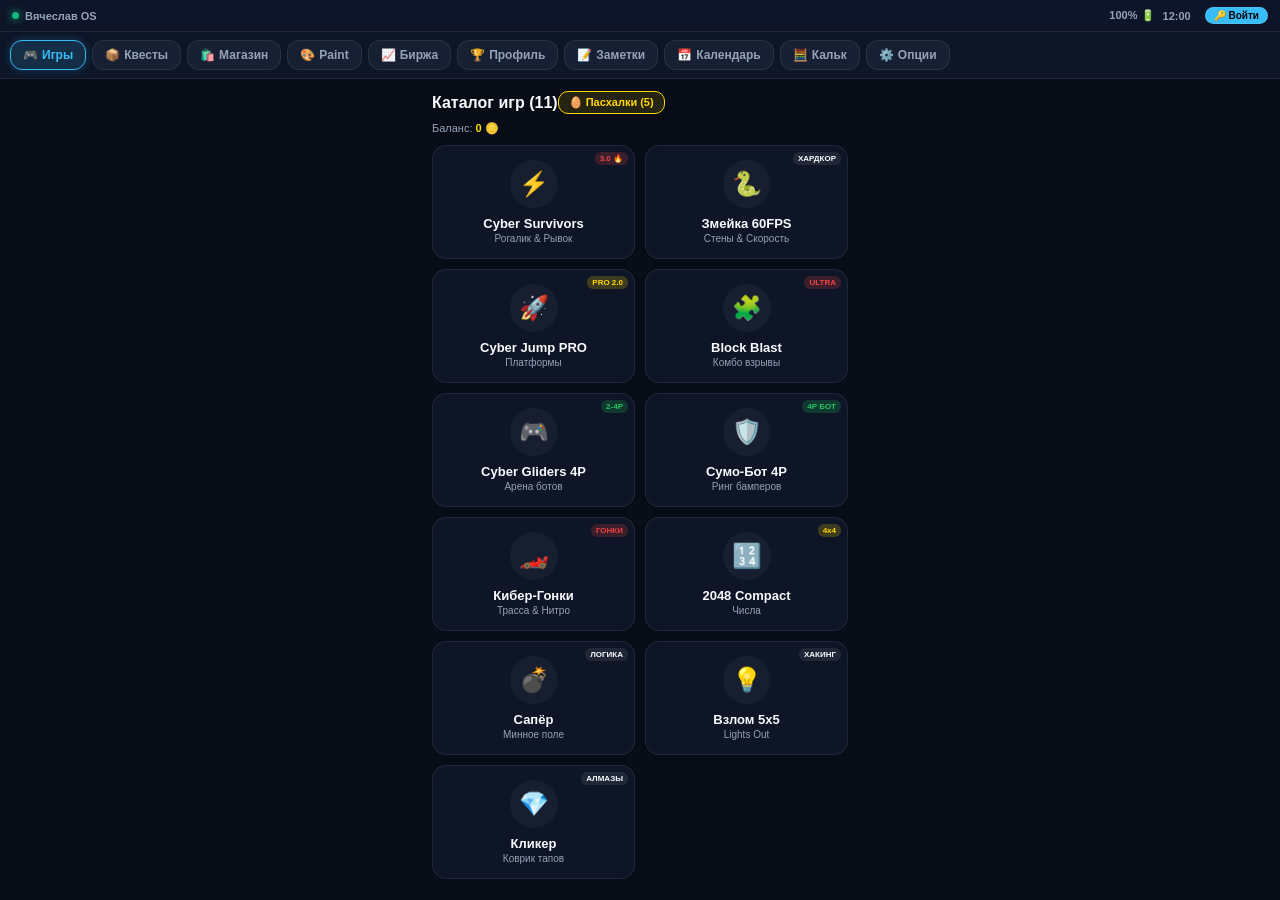
==== projects/vyacheslav-os/index.html @ 042f3788 "Initial portfolio setup with Vyacheslav OS" ====
<!DOCTYPE html>
<html lang="ru">
<head>
    <!-- СИСТЕМА ОТЛАДКИ (ERUDA DEVTOOLS + HUD ОШИБОК) -->
    <script src="https://cdn.jsdelivr.net/npm/eruda"></script>
    <script>
        try {
            if (window.eruda) {
                eruda.init();
            }
        } catch (e) {
            console.warn("Eruda CDN недоступен:", e);
        }

        // Перехват любых JS ошибок прямо на экран
        window.onerror = function(msg, url, lineNo, columnNo, error) {
            console.error("[GLOBAL ERROR]", msg, url, lineNo, error);
            var b = document.getElementById('os-debug-error-hud');
                b = document.createElement('div');
                b.id = 'os-debug-error-hud';
                b.style.cssText = 'position:fixed;top:0;left:0;right:0;z-index:9999999;background:#991b1b;color:#fff;padding:8px 12px;font-family:monospace;font-size:11px;line-height:1.4;box-shadow:0 4px 16px rgba(0,0,0,0.8);border-bottom:2px solid #ef4444;';
                document.body.prepend(b);
            }
            var file = (url || '').split('/').pop() || 'inline';
            b.innerHTML = '<div style="display:flex;justify-content:space-between;align-items:flex-start;">' +
                '<div><b style="color:#fecaca;">🚨 ОШИБКА JS:</b> ' + msg + '<br>' +
                '<span style="color:#ffd700;">Файл: ' + file + ' | Строка: ' + lineNo + ':' + (columnNo || 0) + '</span></div>' +
                '<button onclick="this.parentElement.parentElement.remove()" style="background:#000;color:#fff;border:1px solid #ef4444;border-radius:4px;padding:2px 8px;font-size:10px;cursor:pointer;">✕</button>' +
                '</div>';
            return false;
        };

        window.onunhandledrejection = function(event) {
            console.error("[PROMISE REJECTION]", event.reason);
            var b = document.getElementById('os-debug-error-hud');
                b = document.createElement('div');
                b.id = 'os-debug-error-hud';
                b.style.cssText = 'position:fixed;top:0;left:0;right:0;z-index:9999999;background:#991b1b;color:#fff;padding:8px 12px;font-family:monospace;font-size:11px;line-height:1.4;box-shadow:0 4px 16px rgba(0,0,0,0.8);border-bottom:2px solid #ef4444;';
                document.body.prepend(b);
            }
            var msg = (event.reason && event.reason.message) ? event.reason.message : String(event.reason);
            b.innerHTML = '<div style="display:flex;justify-content:space-between;align-items:flex-start;">' +
                '<div><b style="color:#fecaca;">⚠️ АСИНХРОННЫЙ СБОЙ:</b> ' + msg + '</div>' +
                '<button onclick="this.parentElement.parentElement.remove()" style="background:#000;color:#fff;border:1px solid #ef4444;border-radius:4px;padding:2px 8px;font-size:10px;cursor:pointer;">✕</button>' +
                '</div>';
        };
    </script>
    <meta charset="UTF-8">
    <meta name="viewport" content="width=device-width, initial-scale=1.0, maximum-scale=1.0, user-scalable=no, viewport-fit=cover">
    <title>Вячеслав OS</title>
    <link rel="manifest" href="manifest.json">
    <meta name="theme-color" content="#070c16">
    <link rel="stylesheet" href="css/styles.css">
</head>
<body onclick="ensureAudioReady()">

    <!-- ЗАГРУЗКА -->
    <div id="os-boot-screen" onclick="this.classList.add('fade-out')">
        <div class="boot-pulse-ring"></div>
        <div class="boot-logo">ВЯЧЕСЛАВ OS</div>
        <div class="boot-sub">Квантовое ядро 2026 // PRO</div>
    </div>
    <script>
        setTimeout(() => {
            const bs = document.getElementById('os-boot-screen');
            if (bs) bs.classList.add('fade-out');
        }, 700);
    </script>

    <canvas id="live-bg-canvas"></canvas>
    <canvas id="special-fx-canvas" style="position:fixed; inset:0; width:100%; height:100%; pointer-events:none; z-index:99995; display:none;"></canvas>
    <div id="toast-container"></div>

    <div id="fx-active-hud-pill" onclick="stopAllSpecialAnimations()">
        <span id="fx-active-hud-txt">🌀 Эффект активен [Стоп ⏹]</span>
    </div>

    <!-- СТАТУС-БАР -->
    <div class="os-system-bar">
        <div class="os-sys-badge">
            <div class="os-pulse-dot"></div>
            <span>Вячеслав OS</span>
        </div>
        <div class="os-sys-badge" style="gap:8px;">
            <span id="os-live-battery">100% 🔋</span>
            <span id="os-live-clock" style="cursor:pointer;" onclick="handleClockEggClick()">12:00</span>
            <div id="os-auth-user-badge" style="display:flex; align-items:center; gap:6px; margin-left:6px;"></div>
        </div>
    </div>

    <!-- НАВИГАЦИЯ -->
    <header id="main-header">
        <button class="nav-btn active" id="btn-hub" onclick="showTab('hub', this)"><span>🎮</span> Игры</button>
        <button class="nav-btn" id="btn-cases" onclick="showTab('cases', this)"><span>📦</span> Квесты</button>
        <button class="nav-btn" id="btn-shop" onclick="showTab('shop', this)"><span>🛍️</span> Магазин</button>
        <button class="nav-btn" id="btn-paint" onclick="showTab('paint', this)"><span>🎨</span> Paint</button>
        <button class="nav-btn" id="btn-market" onclick="showTab('market', this)"><span>📈</span> Биржа</button>
        <button class="nav-btn" id="btn-profile" onclick="showTab('profile', this)"><span>🏆</span> Профиль</button>
        <button class="nav-btn" id="btn-notes" onclick="showTab('notes', this)"><span>📝</span> Заметки</button>
        <button class="nav-btn" id="btn-calendar" onclick="showTab('calendar', this)"><span>📅</span> Календарь</button>
        <button class="nav-btn" id="btn-calc" onclick="showTab('calc', this)"><span>🧮</span> Кальк</button>
        <button class="nav-btn" id="btn-settings" onclick="showTab('settings', this)"><span>⚙️</span> Опции</button>
        <button class="nav-btn" id="btn-admin" style="display:none;" onclick="showTab('admin', this)"><span>⚡</span> Админ</button>
        <button class="nav-btn egg-tab" id="btn-eggs" onclick="showTab('eggs', this)"><span>🥚</span> Пасхалки</button>
    </header>

    <!-- 1. ИГРЫ (11 ИГР) -->
    <div id="tab-hub" class="screen active">
        <div style="display:flex; justify-content:space-between; align-items:center; margin-bottom:10px;">
            <div>
                <div style="display:flex; justify-content:space-between; align-items:center; width:100%; margin-bottom:8px;">
                <div style="font-size:16px; font-weight:800;">Каталог игр (11)</div>
                <button class="p-btn" style="border:1px solid #ffd700; color:#ffd700; font-size:11px; padding:4px 10px; font-weight:900; background:rgba(255,215,0,0.12);" onclick="showTab('eggs')">🥚 Пасхалки (5)</button>
            </div>
                <div style="font-size:11px; color:var(--text-dim);">Баланс: <b id="hub-coins-val" style="color:var(--accent-warm);">0</b> 🪙</div>
            </div>
        </div>
        <div class="games-grid">
            <div class="game-card" onclick="openGame('survivors')"><span class="game-card-badge hot">3.0 🔥</span><div class="game-card-icon-wrap" style="color:var(--accent);">⚡</div><div><div class="game-card-title">Cyber Survivors</div><div class="game-card-desc">Рогалик & Рывок</div></div></div>
            <div class="game-card" onclick="openGame('snake')"><span class="game-card-badge">ХАРДКОР</span><div class="game-card-icon-wrap" style="color:#22c55e;">🐍</div><div><div class="game-card-title">Змейка 60FPS</div><div class="game-card-desc">Стены & Скорость</div></div></div>
            <div class="game-card" onclick="openGame('jump')"><span class="game-card-badge gold">PRO 2.0</span><div class="game-card-icon-wrap" style="color:#ffd700;">🚀</div><div><div class="game-card-title">Cyber Jump PRO</div><div class="game-card-desc">Платформы</div></div></div>
            <div class="game-card" onclick="openGame('blockblast')"><span class="game-card-badge hot">ULTRA</span><div class="game-card-icon-wrap" style="color:#34d399;">🧩</div><div><div class="game-card-title">Block Blast</div><div class="game-card-desc">Комбо взрывы</div></div></div>
            <div class="game-card" onclick="openGame('party4p')"><span class="game-card-badge pvp">2-4P</span><div class="game-card-icon-wrap" style="color:#22c55e;">🎮</div><div><div class="game-card-title">Cyber Gliders 4P</div><div class="game-card-desc">Арена ботов</div></div></div>
            <div class="game-card" onclick="openGame('sumo4p')"><span class="game-card-badge pvp">4P БОТ</span><div class="game-card-icon-wrap" style="color:#ef4444;">🛡️</div><div><div class="game-card-title">Сумо-Бот 4P</div><div class="game-card-desc">Ринг бамперов</div></div></div>
            <div class="game-card" onclick="openGame('racer')"><span class="game-card-badge hot">ГОНКИ</span><div class="game-card-icon-wrap" style="color:#38bdf8;">🏎️</div><div><div class="game-card-title">Кибер-Гонки</div><div class="game-card-desc">Трасса & Нитро</div></div></div>
            <div class="game-card" onclick="openGame('game2048')"><span class="game-card-badge gold">4x4</span><div class="game-card-icon-wrap" style="color:#6366f1;">🔢</div><div><div class="game-card-title">2048 Compact</div><div class="game-card-desc">Числа</div></div></div>
            <div class="game-card" onclick="openGame('minesweeper')"><span class="game-card-badge">ЛОГИКА</span><div class="game-card-icon-wrap" style="color:#ea580c;">💣</div><div><div class="game-card-title">Сапёр</div><div class="game-card-desc">Минное поле</div></div></div>
            <div class="game-card" onclick="openGame('lights')"><span class="game-card-badge">ХАКИНГ</span><div class="game-card-icon-wrap" style="color:#f59e0b;">💡</div><div><div class="game-card-title">Взлом 5x5</div><div class="game-card-desc">Lights Out</div></div></div>
            <div class="game-card" onclick="openGame('clicker')"><span class="game-card-badge">АЛМАЗЫ</span><div class="game-card-icon-wrap" style="color:#38bdf8;">💎</div><div><div class="game-card-title">Кликер</div><div class="game-card-desc">Коврик тапов</div></div></div>
        </div>
    </div>

    <!-- 2. КЕЙСЫ -->
    <div id="tab-cases" class="screen">
        <div style="display:flex; justify-content:space-between; align-items:center; margin-bottom:8px;">
            <b style="font-size:16px; color:#ffd700;">Кейсы & Квесты</b>
            <span style="font-size:13px; font-weight:800; color:var(--accent-warm);">🪙 <span id="cases-coins-val">0</span></span>
        </div>
        <div class="glass-card" style="border-color:rgba(245,158,11,0.35);">
            <div style="display:flex; justify-content:space-between; align-items:center;">
                <b style="font-size:12px; color:var(--accent-warm);">🔥 7-Дневный Стрик</b>
                <button class="p-btn" style="padding:4px 12px; font-size:11px; background:var(--accent-warm); color:#000; font-weight:800;" onclick="claimStreakDay()">Забрать награду</button>
            </div>
            <div class="streak-container" id="streak-days-wrap"></div>
        </div>
        <div class="glass-card">
            <span style="font-size:13px; font-weight:700; color:var(--accent);">🎯 Ежедневные Задания</span>
            <div style="display:flex; flex-direction:column; gap:6px; margin-top:6px;" id="quests-list-wrap"></div>
        </div>
        <div class="glass-card">
            <span style="font-size:13px; font-weight:700; color:#ffd700;">📦 Рулетка Кейсов</span>
            <div class="case-card-grid" id="cases-catalog-grid"></div>
        </div>
    </div>

    <!-- 3. МАГАЗИН -->
    <div id="tab-shop" class="screen">
        <b style="font-size:16px;">Магазин OS</b>
        <div class="shop-grid" id="shop-dynamic-grid" style="margin-top:8px;"></div>
    </div>

    <!-- 4. PAINT (ПОЛНЫЙ БЛОК ИНСТРУМЕНТОВ) -->
    <div id="tab-paint" class="screen">
        <div style="display:flex; justify-content:space-between; align-items:center; margin-bottom:8px;">
            <b style="font-size:16px;">Pixel Paint Studio</b>
            <div style="display:flex; gap:5px; align-items:center;">
                <input type="file" id="paint-photo-input" accept="image/*" style="display:none;">
                <label for="paint-photo-input" class="p-btn" style="padding:4px 8px; font-size:11px; cursor:pointer;">📷 Фото 1 к 1</label>
                <button class="p-btn" style="padding:4px 8px; font-size:11px;" onclick="exportPixelArt()">💾 PNG</button>
                <button class="p-btn" style="padding:4px 8px; font-size:11px; color:var(--danger);" onclick="clearPixelPaint()">Стереть</button>
            </div>
        </div>

        <div style="display:flex; flex-wrap:wrap; gap:5px; margin-bottom:6px; justify-content:center; align-items:center;">
            <input type="color" id="paint-color" value="#38bdf8" style="width:34px; height:28px; border:none; background:transparent; cursor:pointer;" onchange="selectPalette(this.value)">
            <button class="p-btn tool-btn active" id="tool-brush" style="padding:4px 8px; font-size:11px;" onclick="setPaintTool('brush')">🖌️ Кисть</button>
            <button class="p-btn tool-btn" id="tool-eraser" style="padding:4px 8px; font-size:11px;" onclick="setPaintTool('eraser')">🧹 Ластик</button>
            <button class="p-btn tool-btn" id="tool-bucket" style="padding:4px 8px; font-size:11px;" onclick="setPaintTool('bucket')">🪣 Заливка</button>
            <button class="p-btn tool-btn" id="tool-picker" style="padding:4px 8px; font-size:11px;" onclick="setPaintTool('picker')">💧 Пипетка</button>
            <button class="p-btn" style="padding:4px 8px; font-size:11px;" onclick="toggleGridSize()"><span id="paint-res-txt">64x64</span></button>
        </div>

        <div style="display:flex; gap:6px; justify-content:center; margin-bottom:8px;">
            <div class="palette-btn" style="background:#38bdf8; width:22px; height:22px; border-radius:50%; cursor:pointer;" onclick="selectPalette('#38bdf8')"></div>
            <div class="palette-btn" style="background:#10b981; width:22px; height:22px; border-radius:50%; cursor:pointer;" onclick="selectPalette('#10b981')"></div>
            <div class="palette-btn" style="background:#ef4444; width:22px; height:22px; border-radius:50%; cursor:pointer;" onclick="selectPalette('#ef4444')"></div>
            <div class="palette-btn" style="background:#ffd700; width:22px; height:22px; border-radius:50%; cursor:pointer;" onclick="selectPalette('#ffd700')"></div>
            <div class="palette-btn" style="background:#c084fc; width:22px; height:22px; border-radius:50%; cursor:pointer;" onclick="selectPalette('#c084fc')"></div>
            <div class="palette-btn" style="background:#ffffff; width:22px; height:22px; border-radius:50%; cursor:pointer;" onclick="selectPalette('#ffffff')"></div>
            <div class="palette-btn" style="background:#000000; width:22px; height:22px; border-radius:50%; cursor:pointer; border:1px solid #444;" onclick="selectPalette('#000000')"></div>
        </div>

        <div class="paint-board" id="paint-canvas-grid"></div>
    </div>

    <!-- 5. БИРЖА -->
    <div id="tab-market" class="screen">
        <div style="display:flex; justify-content:space-between; align-items:center; margin-bottom:8px;">
            <b style="font-size:16px;">📈 Фондовая & Крипто Биржа</b>
            <button class="p-btn" style="background:var(--accent); color:#000; font-weight:800; font-size:11px; padding:4px 10px;" onclick="toggleMarketProMode(true)">🖥️ Терминал PRO</button>
        </div>

        <div style="display:flex; gap:4px; margin-bottom:6px; overflow-x:auto; padding-bottom:2px;">
            <button class="p-btn m-sector-btn active" id="msec-all" style="flex:1; padding:4px 6px; font-size:10px;" onclick="filterMarketSector('all')">Все</button>
            <button class="p-btn m-sector-btn" id="msec-banks" style="flex:1; padding:4px 6px; font-size:10px; color:#10b981;" onclick="filterMarketSector('banks')">🏦 Банки</button>
            <button class="p-btn m-sector-btn" id="msec-energy" style="flex:1; padding:4px 6px; font-size:10px; color:#f59e0b;" onclick="filterMarketSector('energy')">⛽ Бензин</button>
            <button class="p-btn m-sector-btn" id="msec-tech" style="flex:1; padding:4px 6px; font-size:10px; color:#38bdf8;" onclick="filterMarketSector('tech')">💻 IT</button>
            <button class="p-btn m-sector-btn" id="msec-bio" style="flex:1; padding:4px 6px; font-size:10px; color:#ec4899;" onclick="filterMarketSector('bio')">💊 Био</button>
        </div>

        <div id="market-assets-tabs" style="display:flex; gap:4px; margin-bottom:8px; overflow-x:auto; padding-bottom:2px;"></div>

        <div class="glass-card" style="padding:10px; margin-bottom:8px;">
            <div style="display:flex; justify-content:space-between; align-items:flex-start;">
                <div>
                    <b id="market-asset-name" style="font-size:14px;">СберКибер Банк ($BANK)</b>
                    <div id="market-asset-desc" style="font-size:10px; color:var(--text-dim); margin-top:1px;">Банковский сектор</div>
                    <div style="font-size:10px; color:var(--text-dim); margin-top:3px;">В портфеле: <b id="market-owned-amount" style="color:#fff;">0 шт.</b></div>
                </div>
                <div style="text-align:right;">
                    <div id="market-cur-price" style="font-size:20px; font-weight:900; color:var(--accent);">420 🪙</div>
                    <div style="font-size:10px; color:var(--text-dim);">Портфель: <b id="market-total-val" style="color:var(--accent-warm);">0 🪙</b></div>
                </div>
            </div>
            <canvas id="market-canvas-chart" width="330" height="135" style="width:100%; height:auto; margin-top:8px; border-radius:8px; display:block;"></canvas>
        </div>

        <div class="glass-card" style="padding:10px;">
            <div style="display:grid; grid-template-columns:1fr 1fr; gap:8px;">
                <div style="display:flex; flex-direction:column; gap:6px;">
                    <button class="p-btn" style="background:var(--accent); color:#000; font-weight:800; padding:8px 4px; font-size:11px;" onclick="buyCrypto(1)">Купить 1 акцию</button>
                    <button class="p-btn" style="background:rgba(56,189,248,0.22); font-weight:800; padding:8px 4px; font-size:11px;" onclick="buyCrypto(10)">Купить 10 акций</button>
                    <button class="p-btn" style="background:rgba(56,189,248,0.32); font-weight:800; padding:8px 4px; font-size:11px;" onclick="buyCrypto('max')">Купить на ВСЁ (MAX)</button>
                </div>
                <div style="display:flex; flex-direction:column; gap:6px;">
                    <button class="p-btn" style="background:rgba(239,68,68,0.2); color:#ef4444; font-weight:800; padding:8px 4px; font-size:11px;" onclick="sellCrypto(1)">Продать 1 акцию</button>
                    <button class="p-btn" style="background:rgba(239,68,68,0.2); color:#ef4444; font-weight:800; padding:8px 4px; font-size:11px;" onclick="sellCrypto(10)">Продать 10 акций</button>
                    <button class="p-btn" style="background:#ef4444; color:#fff; font-weight:800; padding:8px 4px; font-size:11px;" onclick="sellCrypto('all')">Продать ВСЁ</button>
                </div>
            </div>
        </div>
    </div>

    <!-- 6. ПРОФИЛЬ (С МУЛЬТИ-АККАУНТАМИ) -->
    <div id="tab-profile" class="screen">
                <!-- КНОПКА АВТОРИЗАЦИИ В ПРОФИЛЕ -->
        <div class="glass-card" style="display:flex; justify-content:space-between; align-items:center; margin-bottom:8px; padding:10px 14px;">
            <div>
                <b style="font-size:12px; color:#fff;">Учётная запись OS</b>
                <div style="font-size:10px; color:var(--text-dim);">Вход владельца или смена игрока</div>
            </div>
            <button class="p-btn" style="background:var(--accent); color:#000; font-weight:900; font-size:11px; padding:6px 12px;" onclick="openAuthModal('login')">🔑 Войти / Регистрация</button>
        </div>
        <div class="prof-id-card">
            <div class="prof-avatar-box" style="cursor:pointer;" onclick="handleAvatarEggClick()"><span id="avatar-icon-txt">👑</span></div>
            <div class="prof-nick-row">
                <span class="prof-nick-txt" id="prof-name-val">Вячеслав</span>
                <span id="prof-role-badge" class="role-badge-owner">👑 ROOT</span>
            </div>
            <div style="width:100%; margin-top:6px;">
                <div style="display:flex; justify-content:space-between; font-size:11px; font-weight:700;">
                    <span id="prof-lvl-badge" style="color:var(--accent-warm);">Уровень 1</span>
                </div>
                <div class="xp-track" style="width:100%; height:7px; background:#070d18; border-radius:4px; overflow:hidden; margin-top:4px;">
                    <div class="xp-fill" id="prof-xp-bar" style="height:100%; background:linear-gradient(90deg, var(--accent), #10b981); width:0%;"></div>
                </div>
                <div style="font-size:10px; color:var(--text-dim); margin-top:3px;">XP: <b id="prof-xp-val" style="color:#fff;">0</b></div>
            </div>
        </div>

                <!-- КАРТОЧКА 2FA ДЛЯ ВСЕХ ПОЛЬЗОВАТЕЛЕЙ -->
        <div class="glass-card" style="margin-top:8px; border-color:#10b981; background:rgba(16,185,129,0.03);">
            <div style="display:flex; justify-content:space-between; align-items:center;">
                <div>
                    <b style="font-size:12px; color:#10b981;">🔐 Защита 2FA (Google Authenticator)</b>
                    <div style="font-size:10px; color:var(--text-dim); margin-top:2px;">Статус: <b id="prof-2fa-status-tag" style="color:#f59e0b;">ВЫКЛЮЧЕНА</b></div>
                </div>
                <div>
                    <button class="p-btn" id="prof-2fa-setup-btn" style="background:#10b981; color:#000; font-weight:800; font-size:11px; padding:4px 10px;" onclick="setup2FA()">Включить</button>
                    <button class="p-btn" id="prof-2fa-disable-btn" style="display:none; color:var(--danger); border-color:var(--danger); font-size:10px; padding:4px 8px;" onclick="disable2FA()">Отключить</button>
                </div>
            </div>
        </div>

        <div class="prof-sub-tabs">
            <button class="prof-sub-btn active" id="psub-btn-stats" onclick="switchProfSubTab('stats')">📊 Рекорды</button>
            <button class="prof-sub-btn" id="psub-btn-implants" onclick="switchProfSubTab('implants')">🧬 Импланты</button>
            <button class="prof-sub-btn" id="psub-btn-profiles" onclick="switchProfSubTab('profiles')">👥 Профили</button>
        </div>

        <div id="prof-pane-stats" class="glass-card" style="padding:10px;">
            <div class="records-grid" id="prof-records-container"></div>
        </div>

        <div id="prof-pane-implants" class="glass-card" style="display:none; padding:10px;">
            <div style="display:flex; justify-content:space-between; align-items:center; margin-bottom:4px;">
                <b style="font-size:12px; color:var(--accent);">🧬 Кибер-Синхронизация Тела</b>
                <b id="cyber-sync-pct" style="font-size:13px; color:var(--accent-warm);">0%</b>
            </div>
            <div style="width:100%; height:6px; background:#070d18; border-radius:3px; overflow:hidden; margin-bottom:4px;">
                <div id="cyber-sync-bar" style="width:0%; height:100%; background:linear-gradient(90deg, #38bdf8, #a855f7); transition:width 0.3s;"></div>
            </div>
            <div id="cyber-sync-rank" style="font-size:10px; color:var(--text-dim); margin-bottom:10px;">Органический Человек</div>
            <div id="prof-implants-grid"></div>
        </div>

        <!-- МЕНЕДЖЕР ПРОФИЛЕЙ -->
        <div id="prof-pane-profiles" class="glass-card" style="display:none; padding:10px;">
            <div style="display:flex; justify-content:space-between; align-items:center; margin-bottom:8px;">
                <b style="font-size:12px; color:var(--accent);">👥 Переключение Аккаунтов</b>
                <button class="p-btn" style="padding:3px 8px; font-size:10px; background:var(--accent); color:#000; font-weight:bold;" onclick="createNewUserProfile()">+ Создать профиль</button>
            </div>
            <div id="profiles-list-wrap"></div>
        </div>
    </div>

    <!-- 7. ЗАМЕТКИ -->
    <div id="tab-notes" class="screen">
        <div style="display:flex; justify-content:space-between; align-items:center; margin-bottom:10px;">
            <b style="font-size:16px;">Мои заметки</b>
            <button class="p-btn" style="padding:5px 12px; font-size:11px; background:var(--accent); color:#000; font-weight:bold;" onclick="createNewNote()">+ Новая</button>
        </div>
        <div class="notes-container">
            <input type="text" id="note-search" class="notes-search" placeholder="Поиск заметок..." oninput="filterNotes()">
            <div class="notes-list" id="notes-list" style="display:flex; flex-direction:column; gap:4px; max-height:120px; overflow-y:auto; margin:6px 0;"></div>
            <div class="notes-editor">
                <div style="display:flex; justify-content:space-between; align-items:center;">
                    <input type="text" id="note-title" class="notes-title-input" placeholder="Заголовок..." oninput="updateActiveNote()">
                    <span id="note-pin" style="cursor:pointer; font-size:18px; color:#ffd700;" onclick="togglePinNote()">☆</span>
                </div>
                <textarea id="note-body" class="notes-body-input" placeholder="Текст заметки..." oninput="updateActiveNote()"></textarea>
                <div style="display:flex; justify-content:space-between; font-size:11px; color:var(--text-dim); align-items:center; margin-top:6px;">
                    <span id="note-meta">Символов: 0</span>
                    <div style="display:flex; gap:6px;">
                        <button class="p-btn" style="padding:4px 9px; font-size:11px;" onclick="copyNoteText()">Копия</button>
                        <button class="p-btn" style="padding:4px 9px; font-size:11px; color:var(--danger);" onclick="deleteActiveNote()">Удалить</button>
                    </div>
                </div>
            </div>
        </div>
    </div>

    <!-- 8. КАЛЕНДАРЬ -->
    <div id="tab-calendar" class="screen">
        <div style="display:flex; justify-content:space-between; align-items:center; margin-bottom:10px;">
            <b style="font-size:16px;">Календарь событий</b>
            <button class="p-btn" style="padding:4px 10px; font-size:11px;" onclick="calGoToday()">Сегодня</button>
        </div>
        <div class="glass-card" style="padding:10px; margin-bottom:8px;">
            <div style="display:flex; justify-content:space-between; align-items:center; margin-bottom:8px;">
                <button class="p-btn" style="padding:4px 10px; font-size:12px;" onclick="calPrevMonth()">◄</button>
                <b id="cal-month-title" style="font-size:14px; color:var(--accent);">Месяц 2026</b>
                <button class="p-btn" style="padding:4px 10px; font-size:12px;" onclick="calNextMonth()">►</button>
            </div>
            <div class="cal-weekdays" style="display:grid; grid-template-columns:repeat(7, 1fr); text-align:center; font-size:10px; color:var(--text-dim); margin-bottom:6px;">
                <span>Пн</span><span>Вт</span><span>Ср</span><span>Чт</span><span>Пт</span><span>Сб</span><span>Вс</span>
            </div>
            <div class="cal-days-grid" id="cal-days-container"></div>
        </div>
        <div class="glass-card">
            <div style="display:flex; justify-content:space-between; align-items:center; margin-bottom:6px;">
                <b id="cal-selected-title" style="font-size:12px; color:var(--accent-warm);">События дня</b>
                <span id="cal-events-count" style="font-size:10px; color:var(--text-dim);">0 записей</span>
            </div>
            <div id="cal-events-list" style="display:flex; flex-direction:column; gap:4px; max-height:110px; overflow-y:auto; margin-bottom:8px;"></div>
            <div style="display:flex; gap:6px;">
                <select id="cal-event-cat" class="settings-select" style="min-width:65px; padding:4px; font-size:11px;">
                    <option value="🎮">🎮 Игра</option>
                    <option value="⚡">⚡ Важное</option>
                    <option value="📝">📝 Заметка</option>
                    <option value="🎉">🎉 Праздник</option>
                </select>
                <input type="text" id="cal-event-inp" class="admin-input-compact" style="flex:1; height:32px; font-size:11px;" placeholder="Новое дело...">
                <button class="p-btn" style="background:var(--accent); color:#000; font-weight:800; padding:4px 10px; font-size:11px;" onclick="addCalEvent()">+ Добавить</button>
            </div>
        </div>
    </div>

    <!-- 9. КАЛЬКУЛЯТОР -->
    <div id="tab-calc" class="screen">
        <div class="calc-box">
            <input type="text" id="calc-display" class="calc-input" value="0" readonly>
            <div class="calc-grid">
                <button class="c-btn c" onclick="cClear()">C</button>
                <button class="c-btn c" onclick="cDel()">⌫</button>
                <button class="c-btn op" onclick="cIn('/')">÷</button>
                <button class="c-btn op" onclick="cIn('*')">×</button>
                <button class="c-btn" onclick="cIn('7')">7</button><button class="c-btn" onclick="cIn('8')">8</button><button class="c-btn" onclick="cIn('9')">9</button>
                <button class="c-btn op" onclick="cIn('-')">−</button>
                <button class="c-btn" onclick="cIn('4')">4</button><button class="c-btn" onclick="cIn('5')">5</button><button class="c-btn" onclick="cIn('6')">6</button>
                <button class="c-btn op" onclick="cIn('+')">+</button>
                <button class="c-btn" onclick="cIn('1')">1</button><button class="c-btn" onclick="cIn('2')">2</button><button class="c-btn" onclick="cIn('3')">3</button>
                <button class="c-btn eq" onclick="cEval()">=</button>
            </div>
        </div>
    </div>

    <!-- 10. ОПЦИИ -->
    <div id="tab-settings" class="screen">
        <b style="font-size:16px;">Настройки</b>
        <div class="glass-card" style="margin-top:8px;">
            <div class="admin-section-title">🖥️ Дизайн интерфейса</div>
            <select id="set-ui-style-select" class="settings-select" style="width:100%; height:40px; font-weight:700;" onchange="setUiDesign(this.value)">
                <option value="default">🌌 Неон OS (Классический)</option>
                <option value="beta">🧪 BETA 2.0 (Нижний док & Кибер-баннеры)</option>
                <option value="glass">💎 Liquid Glass (Жидкое стекло & Акрил)</option>
                <option value="scifi">🛸 Sci-Fi HUD (Тактический визор 45°)</option>
                <option value="neumorph">🪐 Neumorph 3D (Мягкий нео-объём)</option>
                <option value="tetris">🧱 Тетрис 8-Bit (Ретро-блоки)</option>
                <option value="gameboy">📟 GameBoy Classic (Аркадный стиль)</option>
                <option value="cyberpunk">⚡ Киберпанк 2077 (Угловой неон)</option>
                <option value="synthwave">🌆 Синтвейв 80-х (Гламурный неон)</option>
                <option value="oled">🖤 Чёрный OLED Minimal (Без рамок)</option>
            </select>
            <div id="ui-design-desc" style="margin-top:6px; font-size:10px; color:var(--accent);">● Неон OS</div>
        </div>

        <div class="glass-card">
            <div class="admin-section-title">🎨 Цветовая тема</div>
            <select id="set-theme-select" class="settings-select" style="width:100%;" onchange="setGlobalTheme(this.value)">
                <option value="default">🌌 Тёмно-синий Неон (Стандарт)</option>
                <option value="gold">👑 Золото Империи</option>
                <option value="black">🖤 Чёрный OLED Minimal</option>
                <option value="emerald">❇️ Изумрудный Неон</option>
                <option value="purple">🔮 Фиолетовая Ночь</option>
                <option value="cyberpunk">⚡ Киберпанк 2077</option>
                <option value="toxic">☢️ Токсичный Лайм</option>
                <option value="sakura">🌸 Сакура Неон</option>
            </select>
        </div>

        <div class="glass-card">
            <div class="admin-section-title">🌌 Живые обои</div>
            <select id="set-wallpaper-select" class="settings-select" style="width:100%;" onchange="setLiveWallpaper(this.value)">
                <option value="synthwave">🌆 Кибер-Сетка Синтвейв</option>
                <option value="matrix">💻 Матричный Дождь</option>
                <option value="off">🔋 Выключить</option>
            </select>
        </div>
    </div>

    <!-- 11. ПАНЕЛЬ АДМИНА (ТОЛЬКО ДЛЯ ROOT) -->
    <div id="tab-admin" class="screen">
        <div id="admin-auth" class="glass-card" style="display:none;" style="text-align:center;">
            <b style="font-size:14px; color:var(--accent);">🔒 Панель Администратора</b>
            <div style="font-size:11px; color:var(--text-dim); margin:6px 0 10px;">Введите мастер-пароль Владельца</div>
            <input type="password" id="admin-pin" class="admin-input-compact" style="text-align:center; font-size:16px; margin-bottom:10px;" placeholder="•••••••">
            <button class="p-btn" style="width:100%; background:var(--accent); color:#000; font-weight:800;" onclick="checkAdminPin()">Авторизоваться</button>
        </div>

        <div id="admin-dashboard" style="display:flex; flex-direction:column; gap:8px;">
            <div class="glass-card" style="display:flex; justify-content:space-between; align-items:center; padding:10px 14px;">
                <b style="color:var(--success); font-size:13px;">● Квантовая Панель Бога (ROOT)</b>
                <button class="p-btn" style="padding:4px 8px; font-size:10px;" onclick="exitAdmin()">Выйти</button>
            </div>

                        <!-- НАСТРОЙКА 2FA (AUTHENTICATOR) -->
            <div class="glass-card" style="border-color:#10b981; background:rgba(16,185,129,0.04);">
                <div style="display:flex; justify-content:space-between; align-items:center;">
                    <div>
                        <div class="admin-section-title" style="color:#10b981; margin-bottom:2px;">🔐 Защита 2FA (Google Authenticator)</div>
                        <div style="font-size:10px; color:var(--text-dim);">Статус: <b id="admin-2fa-status-tag" style="color:#f59e0b;">ВЫКЛЮЧЕНА</b></div>
                    </div>
                    <div>
                        <button class="p-btn" id="admin-2fa-setup-btn" style="background:#10b981; color:#000; font-weight:800; font-size:11px;" onclick="setup2FA()">Настроить 2FA</button>
                        <button class="p-btn" id="admin-2fa-disable-btn" style="display:none; color:var(--danger); border-color:var(--danger); font-size:10px;" onclick="disable2FA()">Отключить 2FA</button>
                    </div>
                </div>
            </div>

            <!-- ТУМБЛЕР ERUDA И ИНСТРУМЕНТОВ -->
            <div class="glass-card" style="display:flex; justify-content:space-between; align-items:center; padding:8px 12px;">
                <div>
                    <div style="font-size:11px; font-weight:bold;">🛠️ Консоль отладки Eruda (шестерёнка)</div>
                    <div style="font-size:9px; color:var(--text-dim);">Показывать мобильную консоль в правом нижнем углу</div>
                </div>
                <input type="checkbox" id="adm-toggle-eruda" style="transform:scale(1.3); cursor:pointer;" onchange="toggleErudaDevTools(this.checked)">
            </div>

            <!-- CYBER CLI -->
            <div class="glass-card" style="border-color:var(--accent);">
                <div class="admin-section-title">💻 Командная Консоль Системы (Cyber CLI)</div>
                <div class="cli-container" style="margin-top:6px;">
                    <div class="cli-output" id="admin-cli-output">
                        <div style="color:var(--accent); font-weight:bold;">ВЯЧЕСЛАВ OS // CYBER CLI v2.4</div>
                        <div style="color:var(--text-dim);">Введите <b>help</b> или кликните команду из списка ниже. Tab — дополнить.</div>
                    </div>
                    <div class="cli-suggestions-box" id="admin-cli-suggestions"></div>
                    <div class="cli-input-row">
                        <span class="cli-prompt-symbol">&gt;</span>
                        <input type="text" id="admin-cli-input" class="cli-input-field" placeholder="Введите команду (напр. notify test, boss 3000)..." autocomplete="off">
                        <button class="p-btn" style="padding:3px 8px; font-size:11px; background:var(--accent); color:#000; font-weight:bold;" onclick="runAdminCliCommand()">Ввод</button>
                    </div>
                </div>

                <div style="margin-top:8px;">
                    <div style="display:flex; justify-content:space-between; align-items:center;">
                        <span style="font-size:10px; font-weight:700; color:var(--text-dim);">📋 Шпаргалка команд:</span>
                        <span style="font-size:9px; color:var(--accent);">Tab — дополнить</span>
                    </div>
                    <div class="cli-cheatsheet-grid" id="admin-cli-cheatsheet"></div>
                </div>
            </div>

            <!-- АДМИН-АБЬЮЗ ЭКСТРИМ ПУЛЬТ -->
            <div class="glass-card" style="border-color:#ff007f; background:rgba(255,0,127,0.05);">
                <div class="admin-section-title" style="color:#ff007f;">⚡ Пульт Серверного Хаоса & Наград (Abuse Экстрим)</div>
                <div style="display:grid; grid-template-columns:1fr 1fr; gap:6px; margin-bottom:6px;">
                    <button class="p-btn" style="background:#ef4444; color:#fff; font-weight:900;" onclick="adminSpawnWorldBoss(5000)">👾 Рейд-Босс</button>
                    <button class="p-btn" style="background:#38bdf8; color:#000; font-weight:900;" onclick="adminTriggerAirDrop()">🪂 AirDrop</button>
                    <button class="p-btn" style="background:linear-gradient(90deg,#ff007f,#ffd700); color:#000; font-weight:900;" onclick="adminTriggerFeverMultiplier(5, 45)">🔥 Лихорадка x5</button>
                    <button class="p-btn" style="background:#ffd700; color:#000; font-weight:900;" onclick="adminTriggerJackpotWheel()">🎰 Джекпот</button>
                </div>

                <!-- НОВЫЕ ЭКСТРИМ-ИВЕНТЫ -->
                <div style="display:grid; grid-template-columns:repeat(3, 1fr); gap:6px; margin-bottom:6px;">
                                        <button class="p-btn" style="background:#ffffff; color:#000; font-weight:900;" onclick="adminTriggerFlashbang()">💥 Flashbang Nuke</button>
                    <button class="p-btn" style="background:#854d0e; color:#fff; font-weight:900;" onclick="adminTriggerCockroaches(28)">🪳 Тараканы (+25 🪙)</button>
                    <button class="p-btn" style="background:#312e81; color:#c084fc; font-weight:900;" onclick="adminTriggerVortex()">🌀 Чёрная Дыра</button>
                    <button class="p-btn" style="background:#eab308; color:#000; font-weight:900;" onclick="adminTriggerAirhorn()">📯 MLG Airhorn</button>
                    <button class="p-btn" style="background:#0284c7; color:#fff; font-size:10px;" onclick="adminTriggerSlippyButtons(10)">🧈 Скользкие Кнопки</button>
                    <button class="p-btn" style="background:#b91c1c; color:#ffd700; font-size:10px;" onclick="adminTriggerTaxRaid()">💼 Налоговый Рейд</button>
                    <button class="p-btn" style="background:#991b1b; color:#fff; font-size:10px;" onclick="adminTriggerVirusAttack(6)">⚠️ Вирус-Шторм</button>
                    <button class="p-btn" style="background:#1e1b4b; color:#c084fc; font-size:10px;" onclick="adminTriggerFlashlightBlind(8)">🔦 Блэкаут</button>
                    <button class="p-btn" style="background:#b91c1c; color:#fff; font-size:10px;" onclick="adminTriggerJumpscare()">👻 Скример</button>
                    <button class="p-btn" style="background:#0284c7; color:#fff; font-size:10px;" onclick="adminTriggerSpin()">🌀 Штопор 360°</button>
                    <button class="p-btn" style="background:#dc2626; color:#fff; font-size:10px;" onclick="adminTriggerFakeBan()">🚫 Пермабан</button>
                    <button class="p-btn" style="background:rgba(255,255,255,0.08); font-size:10px;" onclick="adminTriggerCoinRain(30)">🪙 Дождь</button>
                </div>

                <div style="display:flex; gap:6px;">
                    <input type="text" id="abuse-custom-broadcast-inp" class="admin-input-compact" placeholder="Серверное оповещение..." style="flex:1;">
                    <button class="p-btn" style="background:#b91c1c; color:#fff; font-weight:900;" onclick="adminTriggerBroadcast(document.getElementById('abuse-custom-broadcast-inp').value)">📢 Броадкаст</button>
                </div>
            </div>

            <!-- СПЕЦ-АНИМАЦИИ -->
            <div class="glass-card" style="border-color:var(--accent-warm); background:rgba(245,158,11,0.04);">
                <div style="display:flex; justify-content:space-between; align-items:center; margin-bottom:6px;">
                    <div class="admin-section-title" style="color:var(--accent-warm); margin-bottom:0;">🌀 Бесконечные Спец-Анимации</div>
                    <button class="p-btn" style="padding:3px 8px; font-size:10px; color:var(--danger); border-color:var(--danger); font-weight:800;" onclick="stopAllSpecialAnimations()">⏹ Стоп все</button>
                </div>
                <div style="display:grid; grid-template-columns:1fr 1fr; gap:6px;">
                    <button class="p-btn anim-toggle-btn" data-anim-id="crt" style="padding:8px 4px; font-size:11px; font-weight:800;" onclick="toggleSpecialAnimation('crt')">📺 CRT Ретро</button>
                    <button class="p-btn anim-toggle-btn" data-anim-id="zerog" style="padding:8px 4px; font-size:11px; font-weight:800;" onclick="toggleSpecialAnimation('zerog')">🛸 Zero-G Парение</button>
                    <button class="p-btn anim-toggle-btn" data-anim-id="rainbow" style="padding:8px 4px; font-size:11px; font-weight:800;" onclick="toggleSpecialAnimation('rainbow')">🌈 Кибер-Спектр</button>
                    <button class="p-btn anim-toggle-btn" data-anim-id="warp" style="padding:8px 4px; font-size:11px; font-weight:800;" onclick="toggleSpecialAnimation('warp')">🚀 Варп-Прыжок</button>
                    <button class="p-btn anim-toggle-btn" data-anim-id="matrix" style="padding:8px 4px; font-size:11px; font-weight:800;" onclick="toggleSpecialAnimation('matrix')">💻 Код Матрицы</button>
                    <button class="p-btn anim-toggle-btn" data-anim-id="embers" style="padding:8px 4px; font-size:11px; font-weight:800;" onclick="toggleSpecialAnimation('embers')">🔥 Искры</button>
                </div>
            </div>

            <!-- БЭКАПЫ -->
            <div class="glass-card">
                <div class="admin-section-title">🗄️ Снимки и Версионирование OS</div>
                <div style="display:flex; gap:6px; margin-top:4px;">
                    <select id="adm-backup-select" class="settings-select" style="flex:1;">
                        <option value="LATEST">⚡ АКТУАЛЬНАЯ ВЕРСИЯ</option>
                    </select>
                    <button class="p-btn" style="background:var(--accent); color:#000; font-weight:800;" onclick="adminRestoreSelectedVersion()">Запустить</button>
                    <button class="p-btn" style="color:var(--danger); border-color:var(--danger); font-weight:800;" onclick="adminDeleteSelectedVersion()">🗑️</button>
                </div>
                <div style="display:flex; gap:6px; margin-top:6px;">
                    <button class="p-btn" style="flex:1; background:rgba(56,189,248,0.18); border-color:var(--accent); font-weight:800; font-size:11px; padding:8px 4px;" onclick="adminCreateNewBackupSnapshot()">💾 Создать снимок</button>
                    <button class="p-btn" style="flex:1; background:rgba(239,68,68,0.15); border-color:var(--danger); color:var(--danger); font-weight:800; font-size:11px; padding:8px 4px;" onclick="adminDeleteAllOldBackups()">🧹 Очистить всё до актуальной</button>
                </div>
            </div>
        </div>
    </div>

    <!-- 12. ПАСХАЛКИ -->
    <div id="tab-eggs" class="screen">
        <div style="display:flex; justify-content:space-between; margin-bottom:10px;">
            <b>Пасхалки</b>
            <span id="egg-count" style="color:var(--accent-warm); font-weight:800;">0 / 5</span>
        </div>
        <div id="eggs-container"></div>
    </div>

    <!-- 13. ИГРОВОЙ ЭКРАН -->
    <div id="tab-gameplay" class="screen">
        <div style="display:flex; justify-content:space-between; align-items:center; width:100%; margin-bottom:8px;">
            <button class="p-btn" style="padding:4px 10px; font-size:12px;" onclick="showTab('hub')">◄ Каталог</button>
            <div id="game-title" style="font-size:15px; font-weight:800; color:var(--accent);">Игра</div>
            <button class="p-btn" style="padding:4px 8px; font-size:12px;" onclick="restartCurrentGame()">🔄 Заново</button>
        </div>
        <div id="game-mount" style="width:100%; display:flex; justify-content:center;"></div>
    </div>

    <!-- ОВЕРЛЕИ АДМИН-АБЬЮЗА -->
    <div id="abuse-fever-banner"><span id="abuse-fever-txt">🔥 ЛИХОРАДКА x5 МОНЕТ АКТИВНА</span></div>

    <div id="abuse-boss-widget">
        <div style="font-size:12px; font-weight:900; color:#ef4444; letter-spacing:1px; margin-bottom:4px;">🚨 КВАНТОВЫЙ ЛЕВИАФАН 🚨</div>
        <div class="boss-avatar-box" onclick="hitWorldBoss(event)">👾</div>
        <div style="width:100%; height:8px; background:#0b1220; border-radius:4px; overflow:hidden; margin:8px 0 4px; border:1px solid #ef4444;">
            <div id="abuse-boss-hp-bar" style="width:100%; height:100%; background:linear-gradient(90deg, #ef4444, #f59e0b); transition:width 0.1s;"></div>
        </div>
        <div style="display:flex; justify-content:space-between; font-size:10px; color:var(--text-dim);">
            <span>Здоровье:</span>
            <b id="abuse-boss-hp-txt" style="color:#fff;">5000 / 5000</b>
        </div>
        <div style="font-size:9px; color:#ffd700; margin-top:4px;">Тапайте по боссу!</div>
    </div>

    <div id="abuse-broadcast-overlay">
        <div style="font-size:16px; font-weight:900; letter-spacing:1px;">🚨 [СЕРВЕРНАЯ ТРЕВОГА] 🚨</div>
        <div id="abuse-broadcast-txt" style="font-size:13px; margin-top:4px; font-weight:bold;">ВНИМАНИЕ!</div>
    </div>

    <div id="abuse-freeze-overlay">
        <div style="font-size:48px; margin-bottom:8px;">❄️</div>
        <b style="font-size:20px; font-weight:900; text-shadow:0 0 14px #38bdf8;">СИСТЕМА ЗАМОРОЖЕНА АДМИНОМ</b>
        <div style="font-size:12px; color:rgba(255,255,255,0.8); margin-top:4px;">Разморозка через: <b id="abuse-freeze-countdown" style="color:#ffd700; font-size:18px;">6</b> сек</div>
    </div>

    <div id="abuse-bsod-overlay">
        <div style="font-size:64px; margin-bottom:12px;">:(</div>
        <div style="font-size:18px; font-weight:bold; margin-bottom:8px;">CRITICAL_ADMIN_ABUSE_OVERLOAD (0x000000DEAD)</div>
        <div style="font-size:13px;">Сбор данных об ошибке: <b id="abuse-bsod-prog">0%</b></div>
    </div>

    <div id="abuse-jumpscare-overlay">
        <div class="jumpscare-face">👹</div>
        <div style="font-size:26px; font-weight:900; color:#ff0055; margin-top:12px;">BOO! 💀</div>
    </div>

    <div id="abuse-blind-overlay"></div>

    <div id="abuse-fakeban-overlay">
        <div style="font-size:64px;">🚫</div>
        <b style="font-size:22px; color:#ef4444; margin:10px 0;">ВАШ АККАУНТ ЗАБЛОКИРОВАН</b>
        <div style="font-size:12px; color:#cbd5e1; max-width:320px; margin-bottom:14px;">Решением администратора Вячеслав OS ваш доступ приостановлен за превышение лимитов хаоса.</div>
        <div style="font-size:11px; color:#ffd700;">Разблокировка через: <b id="abuse-ban-countdown">7</b> сек</div>
    </div>

    <!-- ТЕРМИНАЛ PRO -->
    <div id="market-pro-terminal" style="display:none; position:fixed; inset:0; background:#030611; z-index:10000; flex-direction:column; padding:12px;">
        <div style="display:flex; justify-content:space-between; align-items:center; padding-bottom:8px; border-bottom:1px solid var(--border);">
            <div style="display:flex; align-items:center; gap:8px;">
                <button class="p-btn" style="padding:4px 10px; font-size:12px;" onclick="toggleMarketProMode(false)">◄ В систему</button>
                <b id="market-pro-symbol" style="font-size:15px; color:#fff;">$BANK / COIN</b>
            </div>
            <div style="display:flex; gap:6px;">
                <button class="p-btn m-chart-type-btn active" id="btn-chart-candles" style="padding:4px 8px; font-size:10px;" onclick="setMarketChartType('candles')">📊 Свечи</button>
                <button class="p-btn m-chart-type-btn" id="btn-chart-line" style="padding:4px 8px; font-size:10px;" onclick="setMarketChartType('line')">📈 Линия</button>
            </div>
        </div>

        <div style="display:flex; justify-content:space-between; align-items:center; margin:8px 0;">
            <div>
                <span style="font-size:11px; color:var(--text-dim);">Котировка:</span>
                <div id="market-pro-price" style="font-size:22px; font-weight:900; color:var(--accent);">420 🪙</div>
            </div>
            <div style="display:flex; gap:4px;">
                <button class="p-btn m-lev-btn active" id="btn-lev-1" style="padding:4px 8px; font-size:10px;" onclick="setMarketLeverage(1)">x1</button>
                <button class="p-btn m-lev-btn" id="btn-lev-2" style="padding:4px 8px; font-size:10px;" onclick="setMarketLeverage(2)">x2</button>
                <button class="p-btn m-lev-btn" id="btn-lev-5" style="padding:4px 8px; font-size:10px; color:#ffd700;" onclick="setMarketLeverage(5)">x5 ⚡</button>
            </div>
        </div>

        <div style="flex:1; min-height:180px; position:relative; background:#02040a; border:1px solid var(--border); border-radius:10px; overflow:hidden;">
            <canvas id="market-pro-canvas" width="360" height="220" style="width:100%; height:100%; display:block;"></canvas>
        </div>

        <div style="display:grid; grid-template-columns: 1fr 1fr; gap:8px; margin-top:8px;">
            <div id="market-order-book" style="background:#060a18; border:1px solid var(--border); border-radius:8px; padding:6px 8px; max-height:110px; overflow:hidden;"></div>
            <div style="display:flex; flex-direction:column; gap:6px; justify-content:center;">
                <button class="p-btn" style="background:#10b981; color:#000; font-weight:900; padding:10px; font-size:13px;" onclick="openMarginPosition('long')">▲ LONG (В РОСТ)</button>
                <button class="p-btn" style="background:#ef4444; color:#fff; font-weight:900; padding:10px; font-size:13px;" onclick="openMarginPosition('short')">▼ SHORT (В ПАДЕНИЕ)</button>
            </div>
        </div>

        <div style="margin-top:8px;">
            <div style="font-size:10px; font-weight:700; color:var(--text-dim); margin-bottom:4px;">ОТКРЫТЫЕ ПОЗИЦИИ</div>
            <div id="market-positions-wrap" style="max-height:100px; overflow-y:auto;"></div>
        </div>
    </div>

    <!-- ПОДКЛЮЧЕНИЕ МОДУЛЕЙ -->
    <script src="js/notes.js"></script>
    <script src="js/calc.js"></script>
    <script src="js/calendar.js"></script>
    <script src="js/market.js"></script>
    <script src="js/cyberware.js"></script>
    <script src="js/special_anims.js"></script>
    <script src="js/admin_abuse.js"></script>
    <script src="js/admin_cli.js"></script>
    <script src="js/auth.js"></script>
    <script src="js/core.js"></script>

    <!-- ИГРЫ -->
    <script src="games/survivors.js"></script>
    <script src="games/snake.js"></script>
    <script src="games/jump.js"></script>
    <script src="games/blockblast.js"></script>
    <script src="games/party4p.js"></script>
    <script src="games/sumo4p.js"></script>
    <script src="games/racer.js"></script>
    <script src="games/game2048.js"></script>
    <script src="games/minesweeper.js"></script>
    <script src="games/lights.js"></script>
    <script src="games/clicker.js"></script>

    <!-- МОДАЛЬНОЕ ОКНО АВТОРИЗАЦИИ -->
    


    <!-- МОДАЛЬНОЕ ОКНО АВТОРИЗАЦИИ (LOGIN / REGISTER / 2FA) -->
    

    <!-- МОДАЛЬНОЕ ОКНО НАСТРОЙКИ 2FA -->
    


    <!-- МОДАЛЬНОЕ ОКНО АВТОРИЗАЦИИ (БЕЗ ДИНАМИЧЕСКОГО УНИЧТОЖЕНИЯ DOM) -->
    

    <!-- МОДАЛЬНОЕ ОКНО НАСТРОЙКИ 2FA С КОПИРОВАНИЕМ -->
    


    <div id="os-auth-modal" style="display:none; position:fixed; inset:0; z-index:10050; background:rgba(3,7,18,0.92); backdrop-filter:blur(14px); -webkit-backdrop-filter:blur(14px); align-items:center; justify-content:center; padding:16px;">
        <div class="auth-card" style="width:100%; max-width:320px;">
            <div style="font-size:36px; margin-bottom:4px;">🔐</div>
            <b id="auth-title-txt" style="font-size:15px; color:#fff;">Авторизация в системе</b>
            <div id="auth-sub-txt" style="font-size:10px; color:var(--text-dim); margin-top:2px;">Вячеслав OS // Безопасное ядро</div>

            <div class="auth-tabs-row" id="auth-tabs-container">
                <button type="button" class="auth-tab-btn active" id="auth-tab-login" onclick="switchAuthMode('login')">Вход</button>
                <button type="button" class="auth-tab-btn" id="auth-tab-register" onclick="switchAuthMode('register')">Регистрация</button>
            </div>

            <form id="auth-main-form" onsubmit="submitAuthForm(event)">
                <input type="hidden" id="auth-modal-mode" value="login">

                <div id="auth-credentials-section">
                    <input type="text" id="auth-login-inp" class="auth-input" placeholder="Логин (например, Вячеслав)" autocomplete="username">
                    <input type="password" id="auth-pass-inp" class="auth-input" placeholder="Пароль" autocomplete="current-password">
                </div>

                <div id="auth-2fa-section" style="display:none;">
                    <div style="font-size:11px; color:var(--accent-warm); margin-bottom:8px;">
                        Введите 6 цифр из Google Authenticator:
                    </div>
                    <input type="text" id="auth-2fa-code-inp" class="auth-input" placeholder="000 000" maxlength="8" inputmode="numeric" style="font-size:24px; text-align:center; letter-spacing:6px; font-weight:900;" autocomplete="one-time-code">
                </div>

                <div style="display:flex; gap:6px; margin-top:8px;">
                    <button type="button" class="p-btn" style="flex:1; padding:9px; font-size:11px;" onclick="closeAuthModal()">Отмена</button>
                    <button type="submit" id="auth-submit-btn" class="p-btn" style="flex:2; padding:9px; font-size:12px; background:var(--accent); color:#000; font-weight:900;">Войти в аккаунт</button>
                </div>
            </form>
        </div>
    </div>

    <div id="os-2fa-setup-modal" style="display:none; position:fixed; inset:0; z-index:10055; background:rgba(3,7,18,0.92); backdrop-filter:blur(12px); -webkit-backdrop-filter:blur(12px); align-items:center; justify-content:center; padding:16px;">
        <div class="auth-card" style="max-width:320px;">
            <b style="font-size:15px; color:#10b981;">🔐 Настройка 2FA (Authenticator)</b>
            <div style="font-size:10px; color:var(--text-dim); margin:4px 0 8px;">Отсканируйте QR-код или нажмите для копирования ключа:</div>

            <img id="os-2fa-qr-img" src="" style="width:150px; height:150px; border-radius:10px; background:#fff; padding:6px; margin:0 auto 8px; display:block;">

            <div onclick="copy2FASecretKey()" style="cursor:pointer; display:flex; align-items:center; justify-content:space-between; background:rgba(0,0,0,0.55); border:1px solid rgba(255,215,0,0.4); border-radius:8px; padding:7px 10px; margin-bottom:10px; transition:0.15s;" title="Кликните для копирования">
                <div style="text-align:left; overflow:hidden;">
                    <div style="font-size:8px; color:var(--text-dim); text-transform:uppercase;">Ключ настройки:</div>
                    <code id="os-2fa-key-txt" style="color:#ffd700; font-size:12px; font-weight:900; letter-spacing:1px;">SECRET_KEY</code>
                </div>
                <button type="button" class="p-btn" style="padding:3px 8px; font-size:10px; margin-left:6px; pointer-events:none;">📋 Копия</button>
            </div>

            <input type="text" id="os-2fa-confirm-inp" class="auth-input" placeholder="000 000" maxlength="8" inputmode="numeric" style="text-align:center; font-size:18px; letter-spacing:4px; font-weight:bold; margin-bottom:8px;">

            <div style="display:flex; gap:6px;">
                <button type="button" class="p-btn" style="flex:1; font-size:11px;" onclick="document.getElementById('os-2fa-setup-modal').style.display='none'">Отмена</button>
                <button type="button" class="p-btn" style="flex:2; background:#10b981; color:#000; font-weight:900; font-size:11px;" onclick="confirmAndEnable2FA()">Активировать ✓</button>
            </div>
        </div>
    </div>

    <div id="abuse-flashbang-overlay"></div>
</body>
</html>
---- projects/vyacheslav-os/css/styles.css ----
:root {
    --bg: #070c16;
    --surface: #0f172a;
    --surface-card: rgba(15, 23, 42, 0.88);
    --surface-hover: #1e293b;
    --border: rgba(255, 255, 255, 0.08);
    --border-glow: rgba(56, 189, 248, 0.35);
    --accent: #38bdf8;
    --accent-warm: #ffd700;
    --danger: #ef4444;
    --success: #10b981;
    --text: #f8fafc;
    --text-dim: #94a3b8;
}

* {
    box-sizing: border-box;
    margin: 0;
    padding: 0;
    font-family: -apple-system, BlinkMacSystemFont, "Segoe UI", Roboto, sans-serif;
    -webkit-tap-highlight-color: transparent;
    user-select: none;
}

body {
    background: var(--bg);
    color: var(--text);
    min-height: 100vh;
    display: flex;
    flex-direction: column;
    overflow-x: hidden;
    position: relative;
}

/* ФОНОВЫЙ ХОЛСТ ЖИВЫХ ОБОЕВ */
#live-bg-canvas {
    position: fixed !important;
    inset: 0 !important;
    width: 100vw !important;
    height: 100vh !important;
    pointer-events: none !important;
    z-index: -1 !important;
    display: block !important;
}

/* СИСТЕМНЫЙ СТАТУС-БАР */
.os-system-bar {
    display: flex;
    justify-content: space-between;
    align-items: center;
    padding: 7px 12px;
    background: rgba(15, 23, 42, 0.95);
    border-bottom: 1px solid var(--border);
    font-size: 11px;
    font-weight: 700;
    color: var(--text-dim);
}
.os-sys-badge { display: flex; align-items: center; gap: 6px; }
.os-pulse-dot {
    width: 7px; height: 7px; border-radius: 50%;
    background: var(--success); box-shadow: 0 0 8px var(--success);
}

/* НАВИГАЦИОННАЯ ПАНЕЛЬ */
#main-header {
    position: sticky;
    top: 0;
    z-index: 100;
    background: rgba(15, 23, 42, 0.92);
    backdrop-filter: blur(12px);
    border-bottom: 1px solid var(--border);
    padding: 8px 10px;
    display: flex;
    gap: 6px;
    overflow-x: auto;
    scrollbar-width: none;
}
#main-header::-webkit-scrollbar { display: none; }

.nav-btn {
    background: rgba(30, 41, 59, 0.6);
    color: var(--text-dim);
    border: 1px solid var(--border);
    padding: 7px 12px;
    border-radius: 12px;
    font-size: 12px;
    font-weight: 700;
    cursor: pointer;
    white-space: nowrap;
    display: inline-flex;
    align-items: center;
    gap: 4px;
    flex-shrink: 0;
    transition: 0.15s;
}
.nav-btn:active { transform: scale(0.96); }
.nav-btn.active {
    background: rgba(56, 189, 248, 0.15);
    color: var(--accent);
    border-color: var(--accent);
    box-shadow: 0 0 10px rgba(56, 189, 248, 0.25);
}
.nav-btn.egg-tab {
    background: rgba(255, 215, 0, 0.15);
    color: var(--accent-warm);
    border-color: rgba(255, 215, 0, 0.3);
    display: none;
}

/* ЭКРАНЫ */
.screen {
    display: none;
    width: 100%;
    max-width: 440px;
    padding: 12px;
    margin: 0 auto;
    flex-direction: column;
    flex: 1;
}
.screen.active { display: flex; }

/* КАРТОЧКИ И КНОПКИ */
.glass-card {
    background: var(--surface-card);
    border: 1px solid var(--border);
    border-radius: 14px;
    padding: 12px;
    margin-bottom: 10px;
    box-shadow: 0 4px 20px rgba(0, 0, 0, 0.3);
}

.p-btn {
    background: var(--surface-hover);
    border: 1px solid var(--border);
    color: var(--text);
    padding: 8px 14px;
    border-radius: 10px;
    font-weight: 700;
    font-size: 12px;
    cursor: pointer;
    transition: 0.15s;
}
.p-btn:active { transform: scale(0.96); }

/* СЕТКА ИГР */
.games-grid {
    display: grid;
    grid-template-columns: repeat(2, 1fr);
    gap: 10px;
    width: 100%;
}
.game-card {
    background: var(--surface-card);
    border: 1px solid var(--border);
    border-radius: 14px;
    padding: 14px 8px;
    text-align: center;
    cursor: pointer;
    position: relative;
    display: flex;
    flex-direction: column;
    align-items: center;
    transition: 0.15s;
}
.game-card:active {
    transform: scale(0.96);
    border-color: var(--accent);
}
.game-card-badge {
    position: absolute;
    top: 6px;
    right: 6px;
    font-size: 8px;
    font-weight: 900;
    padding: 2px 5px;
    border-radius: 6px;
    background: rgba(255, 255, 255, 0.08);
}
.game-card-badge.pvp { background: rgba(34, 197, 94, 0.2); color: #22c55e; }
.game-card-badge.hot { background: rgba(239, 68, 68, 0.2); color: #ef4444; }
.game-card-badge.gold { background: rgba(255, 215, 0, 0.2); color: #ffd700; }
.game-card-icon-wrap {
    width: 48px;
    height: 48px;
    border-radius: 50%;
    background: rgba(255, 255, 255, 0.04);
    display: flex;
    align-items: center;
    justify-content: center;
    font-size: 24px;
    margin-bottom: 8px;
}
.game-card-title { font-size: 13px; font-weight: 800; margin-bottom: 2px; }
.game-card-desc { font-size: 10px; color: var(--text-dim); }

/* КАЛЬКУЛЯТОР */
.calc-box {
    width: 100%;
    max-width: 340px;
    margin: 0 auto;
    background: var(--surface-card);
    border: 1px solid var(--border);
    border-radius: 14px;
    padding: 14px;
}
.calc-input {
    width: 100%;
    height: 54px;
    background: #030712;
    border: 1px solid var(--border);
    border-radius: 10px;
    color: var(--accent);
    font-size: 26px;
    font-weight: 800;
    text-align: right;
    padding: 8px 12px;
    margin-bottom: 12px;
    font-family: monospace;
    outline: none;
}
.calc-grid {
    display: grid !important;
    grid-template-columns: repeat(4, 1fr) !important;
    gap: 8px !important;
}
.c-btn {
    height: 48px;
    border-radius: 10px;
    border: 1px solid var(--border);
    background: var(--surface-hover);
    color: #fff;
    font-size: 17px;
    font-weight: 700;
    cursor: pointer;
    display: flex;
    align-items: center;
    justify-content: center;
}
.c-btn:active { transform: scale(0.95); }
.c-btn.op { background: rgba(56, 189, 248, 0.15); color: var(--accent); border-color: rgba(56, 189, 248, 0.3); }
.c-btn.eq { background: var(--accent); color: #000; font-weight: 900; }
.c-btn.c { background: rgba(239, 68, 68, 0.2); color: var(--danger); border-color: rgba(239, 68, 68, 0.3); }

/* ИСПРАВЛЕННЫЙ ИНТЕРФЕЙС АДМИНКИ */
.admin-input-compact {
    width: 100%;
    height: 38px;
    background: #030712;
    border: 1px solid var(--border);
    border-radius: 8px;
    color: #fff;
    font-size: 13px;
    padding: 6px 10px;
    outline: none;
}
.admin-section-title {
    font-size: 12px;
    font-weight: 800;
    color: var(--accent-warm);
    margin-bottom: 6px;
    display: flex;
    align-items: center;
    gap: 4px;
}

/* ЗАМЕТКИ, ПРОФИЛЬ, МАГАЗИН */
.notes-container { width: 100%; display: flex; flex-direction: column; gap: 8px; }
.notes-search { width: 100%; background: #030712; border: 1px solid var(--border); border-radius: 8px; color: #fff; padding: 8px 12px; font-size: 12px; outline: none; }
.notes-list { display: flex; flex-direction: column; gap: 6px; max-height: 130px; overflow-y: auto; }
.note-item { background: #0f172a; border: 1px solid var(--border); border-radius: 8px; padding: 7px 10px; display: flex; justify-content: space-between; align-items: center; cursor: pointer; font-size: 12px; }
.note-item.active { border-color: var(--accent); background: #1e293b; }
.notes-editor { width: 100%; background: var(--surface-card); border: 1px solid var(--border); border-radius: 10px; padding: 10px; display: flex; flex-direction: column; gap: 8px; }
.notes-title-input { width: 100%; background: transparent; border: none; border-bottom: 1px solid var(--border); color: #fff; font-size: 14px; font-weight: 700; padding: 4px 0; outline: none; }
.notes-body-input { width: 100%; height: 120px; background: transparent; border: none; color: #cbd5e1; font-size: 12px; outline: none; resize: none; line-height: 1.4; }

.prof-id-card {
    background: var(--surface-card);
    border: 1px solid var(--border);
    border-radius: 16px;
    padding: 16px;
    display: flex;
    flex-direction: column;
    align-items: center;
    text-align: center;
    margin-bottom: 10px;
}
.prof-avatar-box {
    width: 64px; height: 64px; border-radius: 50%;
    background: rgba(255, 255, 255, 0.05);
    display: flex; align-items: center; justify-content: center;
    font-size: 32px; margin-bottom: 8px; border: 1px solid var(--border);
}
.prof-nick-row { display: flex; align-items: center; gap: 6px; margin-bottom: 4px; }
.prof-nick-txt { font-size: 16px; font-weight: 800; }
.prof-edit-btn { background: transparent; border: none; font-size: 12px; cursor: pointer; }
.prof-sub-tabs { display: flex; gap: 6px; margin-bottom: 10px; }
.prof-sub-btn {
    flex: 1; background: var(--surface-card); border: 1px solid var(--border);
    color: var(--text-dim); padding: 8px; border-radius: 10px; font-size: 11px; font-weight: 700; cursor: pointer;
}
.prof-sub-btn.active { border-color: var(--accent); color: var(--accent); }

.shop-cat-tabs { display: flex; gap: 6px; overflow-x: auto; margin-bottom: 10px; }
.shop-cat-btn {
    background: var(--surface-card); border: 1px solid var(--border); color: var(--text-dim);
    padding: 6px 12px; border-radius: 10px; font-size: 11px; font-weight: 700; white-space: nowrap; cursor: pointer;
}
.shop-cat-btn.active { border-color: var(--accent); color: var(--accent); }
.streak-container { display: flex; gap: 4px; overflow-x: auto; margin-top: 8px; padding-bottom: 4px; }

.settings-select {
    background: #030712;
    border: 1px solid var(--border);
    border-radius: 8px;
    color: #fff;
    padding: 6px 10px;
    font-size: 12px;
    outline: none;
}
.footer-btn {
    background: transparent; border: none; color: var(--text-dim);
    font-size: 11px; padding: 16px; text-align: center; cursor: pointer; width: 100%;
}
.case-modal {
    position: fixed; inset: 0; z-index: 9999;
    background: rgba(3, 7, 18, 0.95); display: none;
    flex-direction: column; align-items: center; justify-content: center; padding: 16px;
}

#toast-container {
    position: fixed; top: 14px; left: 50%; transform: translateX(-50%);
    z-index: 10000; display: flex; flex-direction: column; gap: 6px; width: 90%; max-width: 320px; pointer-events: none;
}
.toast-msg {
    background: var(--surface); color: #fff; border: 1px solid var(--border);
    padding: 10px 14px; border-radius: 10px; font-size: 12px; text-align: center;
    box-shadow: 0 4px 14px rgba(0, 0, 0, 0.5);
}

/* ТЕМЫ ОФОРМЛЕНИЯ ПАСХАЛОК */
body.nezabudka-mode { --bg: #07172c !important; --surface: #0f2942 !important; --border: #38bdf8 !important; --accent: #60a5fa !important; }
body.agent67-mode { --bg: #1c1208 !important; --surface: #2d1d0d !important; --border: #f59e0b !important; --accent: #f59e0b !important; }
body.matrix-mode { --bg: #000000 !important; --surface: #051a05 !important; --border: #00ff66 !important; --accent: #00ff66 !important; --text: #00ff66 !important; }
body.sigma-mode { --bg: #111827 !important; --surface: #1f2937 !important; --border: #64748b !important; --accent: #cbd5e1 !important; }
body.sigmaboy-rus-mode { --bg: #0c140d !important; --surface: #162417 !important; --border: #34d399 !important; --accent: #10b981 !important; box-shadow: inset 0 0 50px rgba(16, 185, 129, 0.25); }

/* АКТИВАТОР КАСКИ В ТОСТЕ */


    to { transform: scale(1.4); filter: drop-shadow(0 0 8px #34d399); }
}

/* СКРЫТЫЙ ЦВЕТОК В 2048 */
.stealth-flower {
    opacity: 0.35;
    font-size: 14px;
    cursor: pointer;
    transition: opacity 0.2s;
}
.stealth-flower:hover, .stealth-flower:active { opacity: 1; transform: scale(1.2); }

/* ТОСТЫ И НЕПРИМЕТНАЯ КАСКА-ПАСХАЛКА */
#toast-container {
    position: fixed;
    top: 14px;
    left: 50%;
    transform: translateX(-50%);
    z-index: 10000;
    display: flex;
    flex-direction: column;
    gap: 6px;
    width: 90%;
    max-width: 330px;
    pointer-events: none;
}
.toast-msg {
    background: var(--surface);
    color: #fff;
    border: 1px solid var(--border);
    padding: 10px 14px;
    border-radius: 10px;
    font-size: 12px;
    text-align: center;
    box-shadow: 0 4px 14px rgba(0, 0, 0, 0.5);
    pointer-events: auto !important;
}
.soldier-trigger {
    cursor: pointer;
    display: inline-block;
    padding: 2px 6px;
    margin-left: 4px;
    pointer-events: auto !important;
    touch-action: manipulation;
    -webkit-tap-highlight-color: transparent;
    user-select: none;
}

/* =========================================================
   СТИЛИ ДИЗАЙНА ИНТЕРФЕЙСА (UI DESIGNS)
   ========================================================= */

/* 1. СТИЛЬ ТЕТРИС 8-BIT */
body.ui-tetris {
    --bg: #0b0d19 !important;
    --surface: #14192b !important;
    --surface-card: #1c233c !important;
    --border: #3b82f6 !important;
    --accent: #f59e0b !important;
    --accent-warm: #ef4444 !important;
    --text: #ffffff !important;
    --text-dim: #93c5fd !important;
}
body.ui-tetris * {
    border-radius: 0px !important;
}
body.ui-tetris .nav-btn,
body.ui-tetris .game-card,
body.ui-tetris .glass-card,
body.ui-tetris .p-btn,
body.ui-tetris .c-btn {
    border: 2px solid #3b82f6 !important;
    box-shadow: 3px 3px 0px #000 !important;
}
body.ui-tetris .nav-btn.active {
    background: #f59e0b !important;
    color: #000 !important;
    border-color: #ffd700 !important;
}
body.ui-tetris .game-card-title {
    font-family: monospace !important;
    text-transform: uppercase !important;
}

/* 2. СТИЛЬ GAMEBOY CLASSIC */
body.ui-gameboy {
    --bg: #8b956d !important;
    --surface: #9bbc0f !important;
    --surface-card: #8bac0f !important;
    --surface-hover: #7b9c0f !important;
    --border: #306230 !important;
    --accent: #0f380f !important;
    --accent-warm: #0f380f !important;
    --text: #0f380f !important;
    --text-dim: #306230 !important;
}
body.ui-gameboy * {
    border-radius: 2px !important;
}
body.ui-gameboy .nav-btn,
body.ui-gameboy .game-card,
body.ui-gameboy .glass-card,
body.ui-gameboy .p-btn,
body.ui-gameboy .c-btn {
    border: 2px solid #0f380f !important;
    background: #9bbc0f !important;
    color: #0f380f !important;
}
body.ui-gameboy .nav-btn.active {
    background: #0f380f !important;
    color: #9bbc0f !important;
}

/* 3. СТИЛЬ КИБЕРПАНК 2077 */
body.ui-cyberpunk {
    --bg: #09090e !important;
    --surface: #14141e !important;
    --surface-card: #191a28 !important;
    --border: #fcee0a !important;
    --accent: #00f0ff !important;
    --accent-warm: #fcee0a !important;
    --text: #fcee0a !important;
    --text-dim: #00f0ff !important;
}
body.ui-cyberpunk .nav-btn.active {
    background: rgba(252, 238, 10, 0.2) !important;
    border-color: #fcee0a !important;
    color: #fcee0a !important;
    box-shadow: 0 0 14px rgba(252, 238, 10, 0.4) !important;
}

/* 4. СТИЛЬ СИНТВЕЙВ 80-х */
body.ui-synthwave {
    --bg: #120726 !important;
    --surface: #240f42 !important;
    --surface-card: #2f1259 !important;
    --border: #ff007f !important;
    --accent: #00f0ff !important;
    --accent-warm: #ff007f !important;
    --text: #ffffff !important;
    --text-dim: #d8b4fe !important;
}

/* 5. ЧЁРНЫЙ OLED */
body.ui-oled {
    --bg: #000000 !important;
    --surface: #0a0a0a !important;
    --surface-card: #121212 !important;
    --border: #222222 !important;
    --accent: #ffffff !important;
    --accent-warm: #cccccc !important;
    --text: #ffffff !important;
    --text-dim: #777777 !important;
}

/* ИСПРАВЛЕНИЕ СТИЛЕЙ РИСОВАНИЯ */


.tool-btn.active {
    border-color: var(--accent) !important;
    background: rgba(56, 189, 248, 0.22) !important;
    color: var(--accent) !important;
    box-shadow: 0 0 10px rgba(56, 189, 248, 0.25) !important;
}
.palette-btn {
    width: 26px !important;
    height: 26px !important;
    border-radius: 50% !important;
    cursor: pointer;
    border: 2px solid rgba(255, 255, 255, 0.2) !important;
    transition: transform 0.1s, border-color 0.1s;
}
.palette-btn:active {
    transform: scale(0.9);
    border-color: #fff !important;
}

/* =========================================================
   КИБЕРНЕТИЧЕСКИЙ ЭКРАН ЗАГРУЗКИ (BOOT SCREEN)
   ========================================================= */
#os-boot-screen {
    position: fixed;
    inset: 0;
    z-index: 999999;
    background: #030712;
    display: flex;
    flex-direction: column;
    align-items: center;
    justify-content: center;
    transition: opacity 0.5s cubic-bezier(0.4, 0, 0.2, 1), visibility 0.5s;
    user-select: none;
}
#os-boot-screen.fade-out {
    opacity: 0;
    visibility: hidden;
    pointer-events: none;
}
.boot-pulse-ring {
    width: 60px;
    height: 60px;
    border-radius: 50%;
    border: 2px solid var(--accent);
    box-shadow: 0 0 20px var(--accent);
    animation: ringPulse 1.2s infinite alternate ease-in-out;
    margin-bottom: 14px;
}
@keyframes ringPulse {
    from { transform: scale(0.85); opacity: 0.4; }
    to { transform: scale(1.15); opacity: 1; filter: drop-shadow(0 0 10px var(--accent)); }
}
.boot-logo {
    font-size: 22px;
    font-weight: 900;
    letter-spacing: 2px;
    color: #fff;
    text-shadow: 0 0 14px rgba(56, 189, 248, 0.6);
}
.boot-sub {
    font-size: 11px;
    color: var(--text-dim);
    margin-top: 4px;
    margin-bottom: 20px;
    font-family: monospace;
}
.boot-bar-box {
    width: 220px;
    height: 6px;
    background: rgba(255, 255, 255, 0.08);
    border-radius: 4px;
    overflow: hidden;
    border: 1px solid var(--border);
}
#boot-bar-fill {
    width: 0%;
    height: 100%;
    background: linear-gradient(90deg, var(--accent), #10b981);
    box-shadow: 0 0 10px var(--accent);
    transition: width 0.15s ease-out;
}
#boot-status-txt {
    font-size: 10px;
    color: var(--accent);
    font-family: monospace;
    margin-top: 10px;
}



/* =========================================================
   СЕКРЕТНЫЙ РЕЖИМ 5/5: МЕМНЫЙ ХАОС (CHAOS TROLL UI)
   ========================================================= */
@keyframes rainbowChaos {
    0% { border-color: #ff0055; box-shadow: 0 0 10px #ff0055, inset 0 0 5px rgba(255,0,85,0.2); }
    33% { border-color: #00ffcc; box-shadow: 0 0 12px #00ffcc, inset 0 0 5px rgba(0,255,204,0.2); }
    66% { border-color: #ffe600; box-shadow: 0 0 12px #ffe600, inset 0 0 5px rgba(255,230,0,0.2); }
    100% { border-color: #ff0055; box-shadow: 0 0 10px #ff0055, inset 0 0 5px rgba(255,0,85,0.2); }
}

@keyframes textRGB {
    0% { color: #ff007f; }
    50% { color: #00f0ff; }
    100% { color: #ffe600; }
}

body.ui-secret-chaos {
    --bg: #070014 !important;
    --surface: #140326 !important;
    --surface-card: rgba(26, 4, 48, 0.9) !important;
    --border: #ff007f !important;
    --accent: #00f0ff !important;
    --accent-warm: #ffe600 !important;
    --text: #ffffff !important;
    --text-dim: #c084fc !important;
}

body.ui-secret-chaos .glass-card,
body.ui-secret-chaos .game-card,
body.ui-secret-chaos .calc-box,
body.ui-secret-chaos .prof-id-card {
    border: 2px solid #ff0055 !important;
    animation: rainbowChaos 4s infinite linear !important;
    backdrop-filter: blur(8px) !important;
}

body.ui-secret-chaos .nav-btn.active {
    background: linear-gradient(90deg, rgba(255,0,128,0.3), rgba(0,240,255,0.3)) !important;
    border: 2px solid #00f0ff !important;
    box-shadow: 0 0 14px #00f0ff !important;
}

body.ui-secret-chaos .game-card-title {
    font-weight: 900 !important;
    letter-spacing: 0.5px !important;
}

body.ui-secret-chaos .game-card-badge {
    transform: rotate(-3deg) !important;
    border: 1px solid #ffe600 !important;
}

/* АВТОМАТИЧЕСКИ РАСШИРЯЕМАЯ СЕТКА PIXEL PAINT */



/* АДАПТИВНЫЙ PIXEL PAINT ХОЛСТ */


#paint-main-canvas {
    width: 100% !important;
    height: auto !important;
    max-height: 58vh !important;
    display: block !important;
    border-radius: 8px !important;
    image-rendering: pixelated !important;
    image-rendering: crisp-edges !important;
    background: #070d18 !important;
    touch-action: none !important;
    cursor: crosshair !important;
}

/* АДАПТИВНЫЙ PIXEL PAINT ХОЛСТ */
.paint-board {
    width: 100% !important;
    max-width: 380px !important;
    margin: 0 auto !important;
    background: #030712 !important;
    padding: 6px !important;
    border-radius: 14px !important;
    border: 1px solid var(--border) !important;
    box-shadow: 0 6px 24px rgba(0, 0, 0, 0.6) !important;
    display: flex !important;
    align-items: center !important;
    justify-content: center !important;
    touch-action: none !important;
    user-select: none !important;
}

#paint-main-canvas {
    width: 100% !important;
    height: auto !important;
    max-height: 58vh !important;
    display: block !important;
    border-radius: 8px !important;
    image-rendering: pixelated !important;
    image-rendering: crisp-edges !important;
    background: #070d18 !important;
    touch-action: none !important;
    cursor: crosshair !important;
}

/* =========================================================
   СТИЛИ КАЛЕНДАРЯ
   ========================================================= */
.cal-weekdays {
    display: grid;
    grid-template-columns: repeat(7, 1fr);
    text-align: center;
    font-size: 11px;
    font-weight: 700;
    color: var(--text-dim);
    margin-bottom: 6px;
}
.cal-days-grid {
    display: grid;
    grid-template-columns: repeat(7, 1fr);
    gap: 4px;
}
.cal-day-cell {
    aspect-ratio: 1 / 1;
    display: flex;
    flex-direction: column;
    align-items: center;
    justify-content: center;
    background: rgba(255, 255, 255, 0.03);
    border: 1px solid var(--border);
    border-radius: 8px;
    font-size: 12px;
    font-weight: 700;
    cursor: pointer;
    position: relative;
    transition: 0.15s;
}
.cal-day-cell:active { transform: scale(0.92); }
.cal-day-cell.empty {
    background: transparent;
    border-color: transparent;
    cursor: default;
}
.cal-day-cell.today {
    border-color: var(--accent);
    color: var(--accent);
    box-shadow: 0 0 8px rgba(56, 189, 248, 0.35);
}
.cal-day-cell.selected {
    background: var(--accent);
    color: #000 !important;
    border-color: var(--accent);
}
.cal-day-dot {
    width: 4px;
    height: 4px;
    border-radius: 50%;
    background: var(--accent-warm);
    position: absolute;
    bottom: 3px;
}

/* =========================================================
   НОВЫЙ СТИЛЬ: РЕЖИМ "BETA 2.0" (НИЖНИЙ ДОК И ШИРОКИЕ КАРТОЧКИ)
   ========================================================= */
body.ui-beta {
    --bg: #050711 !important;
    --surface: #0a0e20 !important;
    --surface-card: rgba(14, 20, 42, 0.9) !important;
    --border: rgba(0, 240, 255, 0.18) !important;
    --accent: #00f0ff !important;
    --accent-warm: #ff007f !important;
}

/* Нижний парящий док вместо верхнего хедера */
body.ui-beta #main-header {
    position: fixed !important;
    top: auto !important;
    bottom: 12px !important;
    left: 50% !important;
    transform: translateX(-50%) !important;
    width: calc(100% - 20px) !important;
    max-width: 430px !important;
    background: rgba(10, 14, 32, 0.94) !important;
    backdrop-filter: blur(18px) !important;
    border: 1px solid rgba(0, 240, 255, 0.35) !important;
    border-radius: 20px !important;
    box-shadow: 0 10px 30px rgba(0, 0, 0, 0.9), 0 0 20px rgba(0, 240, 255, 0.2) !important;
    padding: 6px 8px !important;
    z-index: 9999 !important;
}

body.ui-beta .screen {
    padding-bottom: 85px !important; /* Чтобы контент не перекрывался нижним доком */
}

/* Переделка сетки игр в широкие горизонтальные баннеры */
body.ui-beta .games-grid {
    display: flex !important;
    flex-direction: column !important;
    gap: 10px !important;
}
body.ui-beta .game-card {
    display: flex !important;
    flex-direction: row !important;
    align-items: center !important;
    text-align: left !important;
    padding: 12px 14px !important;
    background: linear-gradient(90deg, rgba(14, 20, 42, 0.95), rgba(8, 12, 26, 0.85)) !important;
    border: 1px solid rgba(0, 240, 255, 0.2) !important;
    border-left: 4px solid var(--accent) !important;
    border-radius: 14px !important;
    gap: 12px !important;
}
body.ui-beta .game-card-icon-wrap {
    margin-bottom: 0 !important;
    width: 44px !important;
    height: 44px !important;
    flex-shrink: 0 !important;
}
body.ui-beta .game-card-badge {
    position: static !important;
    margin-left: auto !important;
    flex-shrink: 0 !important;
}

/* =========================================================
   ИДЕАЛЬНЫЙ РЕЖИМ BETA 2.0 (NEXT-GEN CYBER OS)
   ========================================================= */

/* Кнопки переключения режима интерфейса */
.ui-mode-toggle-btn.active {
    background: var(--accent) !important;
    color: #000 !important;
    font-weight: 800 !important;
    border-color: var(--accent) !important;
    box-shadow: 0 0 12px var(--accent) !important;
}

body.ui-beta {
    --bg: #040711 !important;
    --surface: #0a0f24 !important;
    --surface-card: rgba(13, 19, 44, 0.82) !important;
    --border: rgba(56, 189, 248, 0.22) !important;
    --border-glow: rgba(0, 240, 255, 0.45) !important;
    --accent: #00f0ff !important;
    --accent-warm: #ff007f !important;
}

/* 1. ПАРИРУЮЩИЙ НИЖНИЙ ДОК */
body.ui-beta #main-header {
    position: fixed !important;
    top: auto !important;
    bottom: 12px !important;
    left: 50% !important;
    transform: translateX(-50%) !important;
    width: calc(100% - 20px) !important;
    max-width: 440px !important;
    background: rgba(10, 15, 36, 0.9) !important;
    backdrop-filter: blur(20px) !important;
    -webkit-backdrop-filter: blur(20px) !important;
    border: 1px solid rgba(0, 240, 255, 0.35) !important;
    border-radius: 26px !important;
    box-shadow: 0 12px 36px rgba(0, 0, 0, 0.85), 0 0 20px rgba(0, 240, 255, 0.2) !important;
    padding: 7px 10px !important;
    z-index: 9999 !important;
}
body.ui-beta #main-header .nav-btn {
    border-radius: 16px !important;
    padding: 8px 12px !important;
    font-size: 11px !important;
    background: rgba(255, 255, 255, 0.04) !important;
}
body.ui-beta #main-header .nav-btn.active {
    background: rgba(0, 240, 255, 0.2) !important;
    color: #00f0ff !important;
    border-color: #00f0ff !important;
    box-shadow: 0 0 14px rgba(0, 240, 255, 0.4) !important;
}

/* Отступ контента снизу под док */
body.ui-beta .screen {
    padding-bottom: 95px !important;
}

/* 2. КАТАЛОГ ИГР: ГОРИЗОНТАЛЬНЫЕ КИБЕР-БАННЕРЫ С КНОПКОЙ "СТАРТ" */
body.ui-beta .games-grid {
    display: flex !important;
    flex-direction: column !important;
    gap: 10px !important;
}
body.ui-beta .game-card {
    display: flex !important;
    flex-direction: row !important;
    align-items: center !important;
    text-align: left !important;
    padding: 12px 14px !important;
    background: linear-gradient(135deg, rgba(14, 22, 52, 0.95), rgba(8, 12, 28, 0.9)) !important;
    border: 1px solid rgba(0, 240, 255, 0.22) !important;
    border-left: 4px solid var(--accent) !important;
    border-radius: 16px !important;
    position: relative !important;
    box-shadow: 0 6px 20px rgba(0, 0, 0, 0.4) !important;
    transition: transform 0.15s, border-color 0.15s !important;
}
body.ui-beta .game-card:active {
    transform: scale(0.98) !important;
    border-color: var(--accent) !important;
}
body.ui-beta .game-card-icon-wrap {
    margin-bottom: 0 !important;
    width: 44px !important;
    height: 44px !important;
    border-radius: 12px !important;
    background: rgba(0, 240, 255, 0.08) !important;
    border: 1px solid rgba(0, 240, 255, 0.25) !important;
    margin-right: 12px !important;
    flex-shrink: 0 !important;
}
body.ui-beta .game-card-title {
    font-size: 14px !important;
    font-weight: 800 !important;
    color: #fff !important;
}
body.ui-beta .game-card-desc {
    font-size: 11px !important;
    color: var(--text-dim) !important;
}
body.ui-beta .game-card-badge {
    position: static !important;
    margin-left: auto !important;
    padding: 4px 8px !important;
    font-size: 9px !important;
    border-radius: 8px !important;
    flex-shrink: 0 !important;
}

/* 3. КАЛЬКУЛЯТОР В РЕЖИМЕ BETA: НЕОНОВАЯ КИБЕР-КАПСУЛА */
body.ui-beta .calc-box {
    background: rgba(10, 16, 38, 0.95) !important;
    border: 1px solid rgba(0, 240, 255, 0.4) !important;
    border-radius: 24px !important;
    padding: 18px !important;
    box-shadow: 0 10px 30px rgba(0, 0, 0, 0.7), 0 0 20px rgba(0, 240, 255, 0.15) !important;
}
body.ui-beta .calc-input {
    background: #02050e !important;
    border: 1px solid rgba(0, 240, 255, 0.3) !important;
    border-radius: 14px !important;
    color: #00f0ff !important;
    text-shadow: 0 0 10px rgba(0, 240, 255, 0.6) !important;
    height: 60px !important;
    font-size: 28px !important;
}
body.ui-beta .c-btn {
    border-radius: 16px !important;
    background: rgba(255, 255, 255, 0.05) !important;
    border: 1px solid rgba(255, 255, 255, 0.1) !important;
    color: #f8fafc !important;
    font-weight: 800 !important;
    transition: 0.15s !important;
}
body.ui-beta .c-btn:active {
    transform: scale(0.92) !important;
}
body.ui-beta .c-btn.op {
    background: rgba(0, 240, 255, 0.15) !important;
    border-color: rgba(0, 240, 255, 0.4) !important;
    color: #00f0ff !important;
}
body.ui-beta .c-btn.eq {
    background: linear-gradient(135deg, #00f0ff, #ff007f) !important;
    border: none !important;
    color: #000 !important;
    box-shadow: 0 0 15px rgba(0, 240, 255, 0.4) !important;
}
body.ui-beta .c-btn.c {
    background: rgba(239, 68, 68, 0.15) !important;
    border-color: rgba(239, 68, 68, 0.4) !important;
    color: #ef4444 !important;
}

/* 4. ПАСХАЛКИ В РЕЖИМЕ BETA: ХРАНИЛИЩЕ CYBER VAULT */
body.ui-beta #tab-eggs .glass-card {
    background: linear-gradient(135deg, rgba(14, 20, 48, 0.95), rgba(7, 10, 24, 0.9)) !important;
    border: 1px solid rgba(255, 215, 0, 0.3) !important;
    border-radius: 16px !important;
    padding: 14px !important;
    box-shadow: 0 4px 18px rgba(0, 0, 0, 0.5) !important;
    position: relative !important;
    overflow: hidden !important;
}
body.ui-beta #tab-eggs .glass-card::before {
    content: '' !important;
    position: absolute !important;
    top: 0 !important;
    left: 0 !important;
    width: 4px !important;
    height: 100% !important;
    background: var(--accent-warm) !important;
    box-shadow: 0 0 10px var(--accent-warm) !important;
}
body.ui-beta #tab-eggs .p-btn {
    border-radius: 10px !important;
    font-weight: 800 !important;
    letter-spacing: 0.5px !important;
}

/* 5. КАРТОЧКИ СТРИКА, КВЕСТОВ И МАГАЗИНА */
body.ui-beta .prof-id-card {
    background: linear-gradient(135deg, rgba(14, 22, 50, 0.95), rgba(6, 9, 22, 0.9)) !important;
    border: 1px solid rgba(0, 240, 255, 0.3) !important;
    box-shadow: 0 8px 24px rgba(0, 0, 0, 0.6) !important;
}
body.ui-beta .os-system-bar {
    background: rgba(6, 9, 22, 0.88) !important;
    backdrop-filter: blur(10px) !important;
}

/* =========================================================
   НОВАЯ ТЕМА: АМЕТИСТОВЫЙ ЗАКАТ (AMETHYST LUXE)
   ========================================================= */
body.amethyst-mode {
    --bg: #0a0618 !important;
    --surface: #150d2e !important;
    --surface-card: rgba(26, 16, 54, 0.88) !important;
    --surface-hover: #26164d !important;
    --border: rgba(192, 132, 252, 0.28) !important;
    --border-glow: rgba(168, 85, 247, 0.55) !important;
    --accent: #c084fc !important;
    --accent-warm: #f472b6 !important;
    --text: #f5f3ff !important;
    --text-dim: #a78bfa !important;
}

/* =========================================================
   1. ДИЗАЙН: LIQUID GLASS (ЖИДКОЕ СТЕКЛО)
   ========================================================= */
body.ui-glass {
    --border: rgba(255, 255, 255, 0.18) !important;
    --border-glow: rgba(255, 255, 255, 0.35) !important;
}
body.ui-glass .glass-card,
body.ui-glass .game-card,
body.ui-glass .calc-box,
body.ui-glass .prof-id-card {
    background: rgba(255, 255, 255, 0.05) !important;
    backdrop-filter: blur(18px) !important;
    -webkit-backdrop-filter: blur(18px) !important;
    border: 1px solid rgba(255, 255, 255, 0.16) !important;
    border-radius: 20px !important;
    box-shadow: 0 10px 32px 0 rgba(0, 0, 0, 0.45), inset 0 1px 1px 0 rgba(255, 255, 255, 0.25) !important;
}
body.ui-glass .nav-btn,
body.ui-glass .p-btn {
    border-radius: 24px !important;
    background: rgba(255, 255, 255, 0.07) !important;
    backdrop-filter: blur(12px) !important;
    border: 1px solid rgba(255, 255, 255, 0.14) !important;
}
body.ui-glass .nav-btn.active {
    background: rgba(255, 255, 255, 0.22) !important;
    border-color: rgba(255, 255, 255, 0.45) !important;
    box-shadow: 0 0 16px rgba(255, 255, 255, 0.25) !important;
}

/* =========================================================
   2. ДИЗАЙН: SCI-FI HUD (ТАКТИЧЕСКИЙ КИБЕР-ТЕРМИНАЛ)
   ========================================================= */
body.ui-scifi {
    --border: rgba(0, 240, 255, 0.4) !important;
    --border-glow: rgba(0, 240, 255, 0.7) !important;
}
body.ui-scifi .glass-card,
body.ui-scifi .game-card,
body.ui-scifi .calc-box,
body.ui-scifi .prof-id-card {
    border-radius: 0px !important;
    clip-path: polygon(0 0, calc(100% - 14px) 0, 100% 14px, 100% 100%, 14px 100%, 0 calc(100% - 14px)) !important;
    border: 1px solid var(--accent) !important;
    background: rgba(5, 12, 28, 0.94) !important;
    box-shadow: inset 0 0 18px rgba(0, 240, 255, 0.12), 0 4px 20px rgba(0, 0, 0, 0.8) !important;
}
body.ui-scifi .nav-btn,
body.ui-scifi .p-btn,
body.ui-scifi .c-btn {
    border-radius: 0px !important;
    clip-path: polygon(0 0, calc(100% - 8px) 0, 100% 8px, 100% 100%, 8px 100%, 0 calc(100% - 8px)) !important;
    text-transform: uppercase !important;
    letter-spacing: 0.6px !important;
    border: 1px solid var(--border) !important;
}
body.ui-scifi .nav-btn.active {
    background: rgba(0, 240, 255, 0.22) !important;
    border-color: var(--accent) !important;
    box-shadow: 0 0 12px var(--accent) !important;
}
body.ui-scifi .game-card-title {
    font-family: monospace !important;
    letter-spacing: 1px !important;
}

/* =========================================================
   3. ДИЗАЙН: NEUMORPH 3D (МЯГКИЙ НЕО-ОБЪЁМ)
   ========================================================= */
body.ui-neumorph {
    --surface-card: #0b1220 !important;
}
body.ui-neumorph .glass-card,
body.ui-neumorph .game-card,
body.ui-neumorph .calc-box,
body.ui-neumorph .prof-id-card {
    border: none !important;
    border-radius: 22px !important;
    background: #0d1627 !important;
    box-shadow: 8px 8px 20px rgba(0, 0, 0, 0.65), -5px -5px 14px rgba(255, 255, 255, 0.04) !important;
}
body.ui-neumorph .nav-btn,
body.ui-neumorph .p-btn,
body.ui-neumorph .c-btn {
    border: none !important;
    border-radius: 14px !important;
    background: #0d1627 !important;
    box-shadow: 4px 4px 10px rgba(0, 0, 0, 0.55), -3px -3px 8px rgba(255, 255, 255, 0.03) !important;
    transition: box-shadow 0.12s ease, transform 0.1s !important;
}
body.ui-neumorph .nav-btn:active,
body.ui-neumorph .p-btn:active,
body.ui-neumorph .c-btn:active,
body.ui-neumorph .nav-btn.active {
    box-shadow: inset 4px 4px 8px rgba(0, 0, 0, 0.7), inset -3px -3px 7px rgba(255, 255, 255, 0.04) !important;
    color: var(--accent) !important;
}

/* =========================================================
   СТАРЫЕ КЛАССИЧЕСКИЕ ТЕМЫ ОФОРМЛЕНИЯ
   ========================================================= */
body.gold-mode {
    --bg: #0d0a02 !important;
    --surface: #1c1505 !important;
    --surface-card: rgba(36, 28, 8, 0.9) !important;
    --border: rgba(255, 215, 0, 0.35) !important;
    --border-glow: rgba(255, 215, 0, 0.6) !important;
    --accent: #ffd700 !important;
    --accent-warm: #f59e0b !important;
    --text: #fffbeb !important;
    --text-dim: #d97706 !important;
}

body.black-mode {
    --bg: #000000 !important;
    --surface: #0a0a0a !important;
    --surface-card: #121212 !important;
    --border: #262626 !important;
    --border-glow: #404040 !important;
    --accent: #ffffff !important;
    --accent-warm: #a3a3a3 !important;
    --text: #ffffff !important;
    --text-dim: #737373 !important;
}

body.emerald-mode {
    --bg: #02120b !important;
    --surface: #062316 !important;
    --surface-card: rgba(8, 42, 27, 0.9) !important;
    --border: rgba(16, 185, 129, 0.35) !important;
    --border-glow: rgba(52, 211, 153, 0.6) !important;
    --accent: #10b981 !important;
    --accent-warm: #34d399 !important;
    --text: #ecfdf5 !important;
    --text-dim: #059669 !important;
}

body.purple-mode {
    --bg: #0c0418 !important;
    --surface: #18092e !important;
    --surface-card: rgba(32, 12, 60, 0.9) !important;
    --border: rgba(168, 85, 247, 0.35) !important;
    --border-glow: rgba(192, 132, 252, 0.6) !important;
    --accent: #a855f7 !important;
    --accent-warm: #c084fc !important;
    --text: #faf5ff !important;
    --text-dim: #9333ea !important;
}

body.cyberpunk-mode {
    --bg: #09090e !important;
    --surface: #14141e !important;
    --surface-card: rgba(24, 25, 38, 0.92) !important;
    --border: rgba(252, 238, 10, 0.38) !important;
    --border-glow: rgba(0, 240, 255, 0.65) !important;
    --accent: #00f0ff !important;
    --accent-warm: #fcee0a !important;
    --text: #ffffff !important;
    --text-dim: #fcee0a !important;
}

body.toxic-mode {
    --bg: #081002 !important;
    --surface: #112005 !important;
    --surface-card: rgba(22, 40, 8, 0.9) !important;
    --border: rgba(132, 204, 22, 0.35) !important;
    --border-glow: rgba(163, 230, 53, 0.6) !important;
    --accent: #84cc16 !important;
    --accent-warm: #eab308 !important;
    --text: #f7fee7 !important;
    --text-dim: #65a30d !important;
}

body.sakura-mode {
    --bg: #14050d !important;
    --surface: #260a1a !important;
    --surface-card: rgba(48, 15, 34, 0.9) !important;
    --border: rgba(244, 114, 182, 0.35) !important;
    --border-glow: rgba(251, 113, 133, 0.6) !important;
    --accent: #f472b6 !important;
    --accent-warm: #fb7185 !important;
    --text: #fff1f2 !important;
    --text-dim: #db2777 !important;
}

/* =========================================================
   ФИРМЕННЫЕ ДИЗАЙНЫ ИНТЕРФЕЙСА (100% НЕЗАВИСИМЫ ОТ ЦВЕТА)
   ========================================================= */

/* 1. ТЕТРИС 8-BIT */
body.ui-tetris .glass-card,
body.ui-tetris .game-card,
body.ui-tetris .calc-box,
body.ui-tetris .prof-id-card {
    border-radius: 0px !important;
    border: 3px solid var(--accent) !important;
    box-shadow: 4px 4px 0px rgba(0, 0, 0, 0.85) !important;
}
body.ui-tetris .nav-btn,
body.ui-tetris .p-btn,
body.ui-tetris .c-btn {
    border-radius: 0px !important;
    border: 2px solid var(--border) !important;
    box-shadow: 3px 3px 0px rgba(0, 0, 0, 0.85) !important;
}

/* 2. GAMEBOY CLASSIC */
body.ui-gameboy .glass-card,
body.ui-gameboy .game-card,
body.ui-gameboy .calc-box,
body.ui-gameboy .prof-id-card {
    border-radius: 20px 4px 20px 4px !important;
    border: 2px solid var(--border) !important;
    box-shadow: inset 0 2px 0 rgba(255, 255, 255, 0.2), 0 6px 16px rgba(0, 0, 0, 0.6) !important;
}
body.ui-gameboy .nav-btn,
body.ui-gameboy .p-btn {
    border-radius: 18px 4px 18px 4px !important;
}

/* 3. КИБЕРПАНК 2077 */
body.ui-cyberpunk .glass-card,
body.ui-cyberpunk .game-card,
body.ui-cyberpunk .calc-box,
body.ui-cyberpunk .prof-id-card {
    border-radius: 0px !important;
    clip-path: polygon(14px 0, 100% 0, 100% calc(100% - 14px), calc(100% - 14px) 100%, 0 100%, 0 14px) !important;
    border: 2px solid var(--accent) !important;
    box-shadow: 0 0 14px var(--accent) !important;
}
body.ui-cyberpunk .nav-btn,
body.ui-cyberpunk .p-btn {
    border-radius: 0px !important;
    clip-path: polygon(10px 0, 100% 0, 100% calc(100% - 10px), calc(100% - 10px) 100%, 0 100%, 0 10px) !important;
}

/* 4. СИНТВЕЙВ 80-Х */
body.ui-synthwave .glass-card,
body.ui-synthwave .game-card,
body.ui-synthwave .calc-box,
body.ui-synthwave .prof-id-card {
    border-radius: 18px !important;
    border: 1.5px solid var(--accent) !important;
    box-shadow: 0 0 18px var(--accent), 0 8px 24px rgba(0,0,0,0.7) !important;
}

/* 5. ЧЁРНЫЙ OLED MINIMAL */
body.ui-oled .glass-card,
body.ui-oled .game-card,
body.ui-oled .calc-box,
body.ui-oled .prof-id-card {
    border-radius: 14px !important;
    border: 1px solid rgba(255, 255, 255, 0.1) !important;
    box-shadow: none !important;
}
body.ui-oled .nav-btn,
body.ui-oled .p-btn {
    border-radius: 12px !important;
    border: 1px solid rgba(255, 255, 255, 0.12) !important;
    box-shadow: none !important;
}

/* =========================================================
   ИНТЕРАКТИВНАЯ АДМИН-КОНСОЛЬ (CYBER CLI)
   ========================================================= */
.cli-container {
    background: #02040a !important;
    border: 1px solid var(--border) !important;
    border-radius: 12px !important;
    overflow: hidden !important;
    box-shadow: inset 0 0 20px rgba(0, 0, 0, 0.85) !important;
    font-family: monospace !important;
}

.cli-output {
    height: 180px !important;
    overflow-y: auto !important;
    padding: 8px 10px !important;
    font-size: 11px !important;
    line-height: 1.5 !important;
    color: #cbd5e1 !important;
    background: radial-gradient(circle at top right, rgba(56, 189, 248, 0.05), transparent 70%) !important;
}

.cli-line { margin-bottom: 3px; word-break: break-all; }
.cli-err { color: #f87171 !important; }
.cli-ok { color: #34d399 !important; font-weight: 700; }

.cli-input-row {
    display: flex;
    align-items: center;
    background: #070d1a;
    border-top: 1px solid var(--border);
    padding: 4px 8px;
    position: relative;
}

.cli-prompt-symbol {
    color: var(--accent);
    font-weight: 900;
    font-size: 14px;
    margin-right: 6px;
}

.cli-input-field {
    flex: 1;
    background: transparent !important;
    border: none !important;
    outline: none !important;
    color: #fff !important;
    font-family: monospace !important;
    font-size: 12px !important;
    height: 28px !important;
}

.cli-suggestions-box {
    display: none;
    flex-direction: column;
    background: #0a1124;
    border-top: 1px solid var(--border);
    max-height: 110px;
    overflow-y: auto;
}

.cli-sugg-item {
    display: flex;
    justify-content: space-between;
    padding: 5px 10px;
    font-size: 10px;
    cursor: pointer;
    border-bottom: 1px solid rgba(255,255,255,0.03);
}
.cli-sugg-item:hover, .cli-sugg-item:active {
    background: rgba(56, 189, 248, 0.15);
    color: var(--accent);
}
.cli-sugg-item span { color: var(--text-dim); }

.cli-cheatsheet-grid {
    display: grid;
    grid-template-columns: 1fr 1fr;
    gap: 4px;
    max-height: 140px;
    overflow-y: auto;
    margin-top: 6px;
}

.cli-cheat-item {
    background: rgba(255, 255, 255, 0.03);
    border: 1px solid var(--border);
    border-radius: 6px;
    padding: 4px 6px;
    cursor: pointer;
    display: flex;
    flex-direction: column;
    transition: 0.12s;
}
.cli-cheat-item:active {
    background: rgba(56, 189, 248, 0.15);
    border-color: var(--accent);
}
.cli-cheat-item code { color: var(--accent); font-weight: 700; font-size: 10px; }
.cli-cheat-item small { color: var(--text-dim); font-size: 8px; margin-top: 1px; }

/* =========================================================
   АДМИН-АБЬЮЗ: ЭФФЕКТЫ ХАОСА И СЕРВЕРНЫЕ ИВЕНТЫ
   ========================================================= */
@keyframes screenGlitchShake {
    0% { transform: translate(0, 0) rotate(0deg); }
    20% { transform: translate(-6px, 4px) rotate(-1deg); }
    40% { transform: translate(6px, -4px) rotate(1deg); }
    60% { transform: translate(-5px, -3px) rotate(-0.5deg); }
    80% { transform: translate(5px, 5px) rotate(0.5deg); }
    100% { transform: translate(0, 0) rotate(0deg); }
}

body.abuse-shaking {
    animation: screenGlitchShake 0.12s infinite ease-in-out !important;
}

@keyframes abuseDiscoStrobe {
    0% { filter: hue-rotate(0deg) saturate(2); }
    50% { filter: hue-rotate(180deg) saturate(3) invert(0.15); }
    100% { filter: hue-rotate(360deg) saturate(2); }
}

body.abuse-disco {
    animation: abuseDiscoStrobe 0.25s infinite linear !important;
}

@keyframes abuseAlarmPulse {
    0% { box-shadow: inset 0 0 40px rgba(239, 68, 68, 0.3); }
    50% { box-shadow: inset 0 0 100px rgba(239, 68, 68, 0.85); background: rgba(239, 68, 68, 0.1); }
    100% { box-shadow: inset 0 0 40px rgba(239, 68, 68, 0.3); }
}

body.abuse-lockdown {
    animation: abuseAlarmPulse 0.7s infinite alternate ease-in-out !important;
}

/* Падающие монеты */
.abuse-falling-coin {
    position: fixed;
    top: -50px;
    z-index: 10005;
    font-size: 28px;
    cursor: pointer;
    user-select: none;
    transition: transform 0.1s;
    pointer-events: auto;
    filter: drop-shadow(0 0 8px #ffd700);
}
.abuse-falling-coin:active {
    transform: scale(1.4);
}

/* Полноэкранный баннер глобального оповещения */
#abuse-broadcast-overlay {
    display: none;
    position: fixed;
    top: 0; left: 0; right: 0;
    z-index: 10010;
    background: linear-gradient(90deg, #b91c1c, #dc2626, #b91c1c);
    color: #fff;
    padding: 14px 16px;
    box-shadow: 0 4px 30px rgba(220, 38, 38, 0.8);
    border-bottom: 2px solid #fef08a;
    text-align: center;
    font-family: monospace;
    animation: screenGlitchShake 0.4s infinite;
}

/* Оверлей заморозки */
#abuse-freeze-overlay {
    display: none;
    position: fixed;
    inset: 0;
    z-index: 10008;
    background: rgba(14, 165, 233, 0.25);
    backdrop-filter: blur(10px);
    -webkit-backdrop-filter: blur(10px);
    border: 4px solid #38bdf8;
    box-shadow: inset 0 0 80px #0284c7;
    flex-direction: column;
    align-items: center;
    justify-content: center;
    color: #fff;
    text-align: center;
    pointer-events: auto;
}

/* Фейковый экран критического сбоя (BSOD) */
#abuse-bsod-overlay {
    display: none;
    position: fixed;
    inset: 0;
    z-index: 10020;
    background: #00429b;
    color: #ffffff;
    font-family: monospace;
    padding: 24px;
    flex-direction: column;
    justify-content: center;
    user-select: none;
}

/* =========================================================
   АДМИН-АБЬЮЗ 2.0: РЕЙД-БОСС, АИРДРОП И ЛИХОРАДКА
   ========================================================= */

/* 1. Мировой Рейд-Босс */
#abuse-boss-widget {
    display: none;
    position: fixed;
    top: 50%;
    left: 50%;
    transform: translate(-50%, -50%);
    z-index: 10015;
    background: radial-gradient(circle, rgba(239, 68, 68, 0.25), rgba(15, 23, 42, 0.95));
    border: 2px solid #ef4444;
    border-radius: 24px;
    padding: 16px;
    text-align: center;
    box-shadow: 0 0 50px rgba(239, 68, 68, 0.6), inset 0 0 20px rgba(239, 68, 68, 0.3);
    width: 90%;
    max-width: 340px;
    user-select: none;
    touch-action: manipulation;
}

.boss-avatar-box {
    font-size: 72px;
    cursor: pointer;
    transition: transform 0.08s;
    filter: drop-shadow(0 0 15px #ef4444);
}
.boss-avatar-box:active {
    transform: scale(0.88);
}

.abuse-floating-dmg {
    position: fixed;
    color: #ffd700;
    font-weight: 900;
    font-size: 16px;
    pointer-events: none;
    z-index: 10020;
    text-shadow: 0 0 8px #000;
    animation: dmgFloat 0.6s ease-out forwards;
}

@keyframes dmgFloat {
    0% { opacity: 1; transform: translateY(0) scale(1); }
    100% { opacity: 0; transform: translateY(-40px) scale(1.3); }
}

/* 2. AirDrop Контейнеры */
.abuse-airdrop-crate {
    position: fixed;
    top: -80px;
    z-index: 10012;
    cursor: pointer;
    font-size: 38px;
    user-select: none;
    filter: drop-shadow(0 0 12px #38bdf8);
    transition: transform 0.1s;
    touch-action: manipulation;
}
.abuse-airdrop-crate:active {
    transform: scale(1.3);
}

/* 3. Лихорадка Multiplier Banner */
#abuse-fever-banner {
    display: none;
    position: fixed;
    top: 36px;
    left: 50%;
    transform: translateX(-50%);
    z-index: 9999;
    background: linear-gradient(90deg, #ff007f, #ffd700, #ff007f);
    background-size: 200% 200%;
    animation: feverGlow 1.5s infinite linear;
    color: #000;
    font-weight: 900;
    font-size: 11px;
    padding: 5px 14px;
    border-radius: 20px;
    box-shadow: 0 0 20px rgba(255, 0, 127, 0.7);
}

@keyframes feverGlow {
    0% { background-position: 0% 50%; }
    50% { background-position: 100% 50%; }
    100% { background-position: 0% 50%; }
}

/* 4. Переворот экрана на 180 */
body.abuse-flipped {
    transform: rotate(180deg) !important;
    transition: transform 0.5s ease-in-out !important;
}

/* =========================================================
   СПЕЦ-АНИМАЦИИ В РЕАЛЬНОМ ВРЕМЕНИ (LOOP EFFECTS)
   ========================================================= */

/* 1. CRT Ретро-Монитор */
body.anim-crt::before {
    content: " ";
    display: block;
    position: fixed;
    inset: 0;
    background: linear-gradient(rgba(18, 16, 16, 0) 50%, rgba(0, 0, 0, 0.32) 50%), 
                linear-gradient(90deg, rgba(255,0,0,0.03), rgba(0,255,0,0.02), rgba(0,0,255,0.03));
    background-size: 100% 3px, 6px 100%;
    z-index: 99996;
    pointer-events: none;
    animation: crtScanlineFlicker 0.16s infinite;
}

@keyframes crtScanlineFlicker {
    0% { opacity: 0.94; }
    50% { opacity: 1; }
    100% { opacity: 0.96; }
}

/* 2. Невесомость (Zero-G Floating) */
@keyframes zeroGFloatOdd {
    0%, 100% { transform: translateY(0px) rotate(0deg); }
    50% { transform: translateY(-7px) rotate(0.6deg); }
}
@keyframes zeroGFloatEven {
    0%, 100% { transform: translateY(0px) rotate(0deg); }
    50% { transform: translateY(7px) rotate(-0.6deg); }
}

body.anim-zerog .glass-card:nth-child(odd),
body.anim-zerog .game-card:nth-child(odd) {
    animation: zeroGFloatOdd 3.4s ease-in-out infinite !important;
}
body.anim-zerog .glass-card:nth-child(even),
body.anim-zerog .game-card:nth-child(even),
body.anim-zerog .calc-box {
    animation: zeroGFloatEven 4.1s ease-in-out infinite !important;
}

/* 3. Кибер-Спектр Неона (Rainbow Border Wave) */
@keyframes rainbowBorderLoop {
    0%   { border-color: #ff0055 !important; box-shadow: 0 0 16px rgba(255,0,85,0.45) !important; }
    25%  { border-color: #00f0ff !important; box-shadow: 0 0 16px rgba(0,240,255,0.45) !important; }
    50%  { border-color: #10b981 !important; box-shadow: 0 0 16px rgba(16,185,129,0.45) !important; }
    75%  { border-color: #ffd700 !important; box-shadow: 0 0 16px rgba(255,215,0,0.45) !important; }
    100% { border-color: #ff0055 !important; box-shadow: 0 0 16px rgba(255,0,85,0.45) !important; }
}

body.anim-rainbow-border .glass-card,
body.anim-rainbow-border .game-card,
body.anim-rainbow-border .calc-box,
body.anim-rainbow-border .prof-id-card {
    animation: rainbowBorderLoop 3s infinite linear !important;
}

/* Плавающий бейдж активной анимации */
#fx-active-hud-pill {
    display: none;
    position: fixed;
    bottom: 14px;
    left: 14px;
    z-index: 10002;
    background: rgba(10, 15, 30, 0.94);
    border: 1.5px solid var(--accent);
    box-shadow: 0 0 18px var(--accent);
    padding: 6px 12px;
    border-radius: 20px;
    font-size: 11px;
    font-weight: 800;
    color: #fff;
    cursor: pointer;
    user-select: none;
    backdrop-filter: blur(8px);
}

/* =========================================================
   АДМИН-АБЬЮЗ ЭКСТРИМ & СИСТЕМА ПРОФИЛЕЙ
   ========================================================= */

/* 1. Вращение 360 градусов */
@keyframes abuseFullSpin {
    0% { transform: rotate(0deg) scale(1); }
    50% { transform: rotate(180deg) scale(0.85); }
    100% { transform: rotate(360deg) scale(1); }
}
body.abuse-spinning {
    animation: abuseFullSpin 2.5s infinite linear !important;
}

/* 2. Блэкаут / Фонарик */
#abuse-blind-overlay {
    display: none;
    position: fixed;
    inset: 0;
    z-index: 10030;
    background: #000;
    pointer-events: none;
    mask-image: radial-gradient(circle 80px at var(--fx-x, 50%) var(--fx-y, 50%), transparent 0%, black 100%);
    -webkit-mask-image: radial-gradient(circle 80px at var(--fx-x, 50%) var(--fx-y, 50%), transparent 0%, black 100%);
}

/* 3. Кибер-Скример */
#abuse-jumpscare-overlay {
    display: none;
    position: fixed;
    inset: 0;
    z-index: 10040;
    background: #000;
    flex-direction: column;
    align-items: center;
    justify-content: center;
    user-select: none;
}
.jumpscare-face {
    font-size: 110px;
    animation: screenGlitchShake 0.08s infinite;
    filter: drop-shadow(0 0 35px #ff0055);
}

/* 4. Окна Вирусной Атаки */
.abuse-virus-window {
    position: fixed;
    z-index: 10025;
    background: #0f172a;
    border: 2px solid #ef4444;
    box-shadow: 0 10px 30px rgba(239, 68, 68, 0.5);
    border-radius: 10px;
    padding: 10px;
    width: 220px;
    color: #fff;
    font-family: monospace;
    animation: screenGlitchShake 0.3s infinite ease-in-out;
}

/* 5. Фейковый Бан */
#abuse-fakeban-overlay {
    display: none;
    position: fixed;
    inset: 0;
    z-index: 10035;
    background: radial-gradient(circle, #450a0a, #030712);
    color: #fff;
    flex-direction: column;
    align-items: center;
    justify-content: center;
    text-align: center;
    padding: 20px;
    user-select: none;
}

/* Бейджи ролей профилей */
.role-badge-owner {
    background: linear-gradient(90deg, #ffd700, #f59e0b);
    color: #000;
    font-weight: 900;
    font-size: 9px;
    padding: 2px 6px;
    border-radius: 6px;
}
.role-badge-user {
    background: rgba(255,255,255,0.1);
    color: var(--text-dim);
    font-size: 9px;
    padding: 2px 6px;
    border-radius: 6px;
}

/* =========================================================
   ОКНО АВТОРИЗАЦИИ (CYBER AUTH MODAL)
   ========================================================= */
#os-auth-modal {
    display: none;
    position: fixed;
    inset: 0;
    z-index: 10050;
    background: rgba(3, 7, 18, 0.88);
    backdrop-filter: blur(14px);
    -webkit-backdrop-filter: blur(14px);
    align-items: center;
    justify-content: center;
    padding: 16px;
    touch-action: manipulation;
}

.auth-card {
    background: rgba(15, 23, 42, 0.95);
    border: 1.5px solid var(--border);
    border-radius: 20px;
    padding: 20px;
    width: 100%;
    max-width: 330px;
    box-shadow: 0 16px 40px rgba(0, 0, 0, 0.9), 0 0 25px rgba(56, 189, 248, 0.2);
    text-align: center;
}

.auth-tabs-row {
    display: flex;
    gap: 6px;
    margin: 12px 0 16px;
    background: rgba(0, 0, 0, 0.4);
    padding: 3px;
    border-radius: 12px;
}

.auth-tab-btn {
    flex: 1;
    padding: 6px;
    border-radius: 9px;
    border: none;
    background: transparent;
    color: var(--text-dim);
    font-size: 11px;
    font-weight: 700;
    cursor: pointer;
    transition: 0.15s;
}

.auth-tab-btn.active {
    background: var(--accent);
    color: #000;
}

.auth-input {
    width: 100%;
    height: 40px;
    background: #070d1a !important;
    border: 1px solid var(--border) !important;
    border-radius: 10px !important;
    padding: 0 12px !important;
    color: #fff !important;
    font-size: 13px !important;
    margin-bottom: 10px;
    outline: none;
    box-sizing: border-box;
}
.auth-input:focus {
    border-color: var(--accent) !important;
    box-shadow: 0 0 10px rgba(56, 189, 248, 0.3) !important;
}

/* =========================================================
   НОВЫЕ ОРУДИЯ АДМИН-АБЬЮЗА: ВСПЫШКА, ТАРАКАНЫ, ВОДОВОРОТ
   ========================================================= */

/* 1. Светошумовая вспышка (Flashbang Nuke) */
#abuse-flashbang-overlay {
    display: none;
    position: fixed;
    inset: 0;
    z-index: 10060;
    background: #ffffff;
    pointer-events: none;
    opacity: 1;
    transition: opacity 3.5s ease-out;
}

/* 2. Нашествие тараканов */
.abuse-cockroach {
    position: fixed;
    z-index: 10045;
    font-size: 26px;
    cursor: pointer;
    user-select: none;
    touch-action: manipulation;
    transition: transform 0.05s linear;
    filter: drop-shadow(0 2px 4px rgba(0,0,0,0.8));
}
.abuse-cockroach:active {
    transform: scale(0.6) !important;
}

/* 3. Гравитационный водоворот (Black Hole) */
@keyframes blackHoleVortex {
    0% { transform: rotate(0deg) scale(1); filter: blur(0px); }
    50% { transform: rotate(540deg) scale(0.35); filter: blur(3px) invert(0.4); }
    100% { transform: rotate(1080deg) scale(1); filter: blur(0px); }
}
body.abuse-vortex {
    animation: blackHoleVortex 4.5s cubic-bezier(0.4, 0, 0.2, 1) !important;
}

/* 4. Скользкие убегающие кнопки */
body.abuse-slippy .nav-btn,
body.abuse-slippy .p-btn {
    transition: transform 0.15s ease-out !important;
}

/* 5. Налоговая проверка */
#abuse-tax-modal {
    display: none;
    position: fixed;
    inset: 0;
    z-index: 10040;
    background: rgba(15, 23, 42, 0.92);
    backdrop-filter: blur(10px);
    flex-direction: column;
    align-items: center;
    justify-content: center;
    text-align: center;
    padding: 20px;
}
.safe-click-box {
    font-size: 80px;
    cursor: pointer;
    user-select: none;
    transition: transform 0.08s;
}
.safe-click-box:active {
    transform: scale(0.9);
}
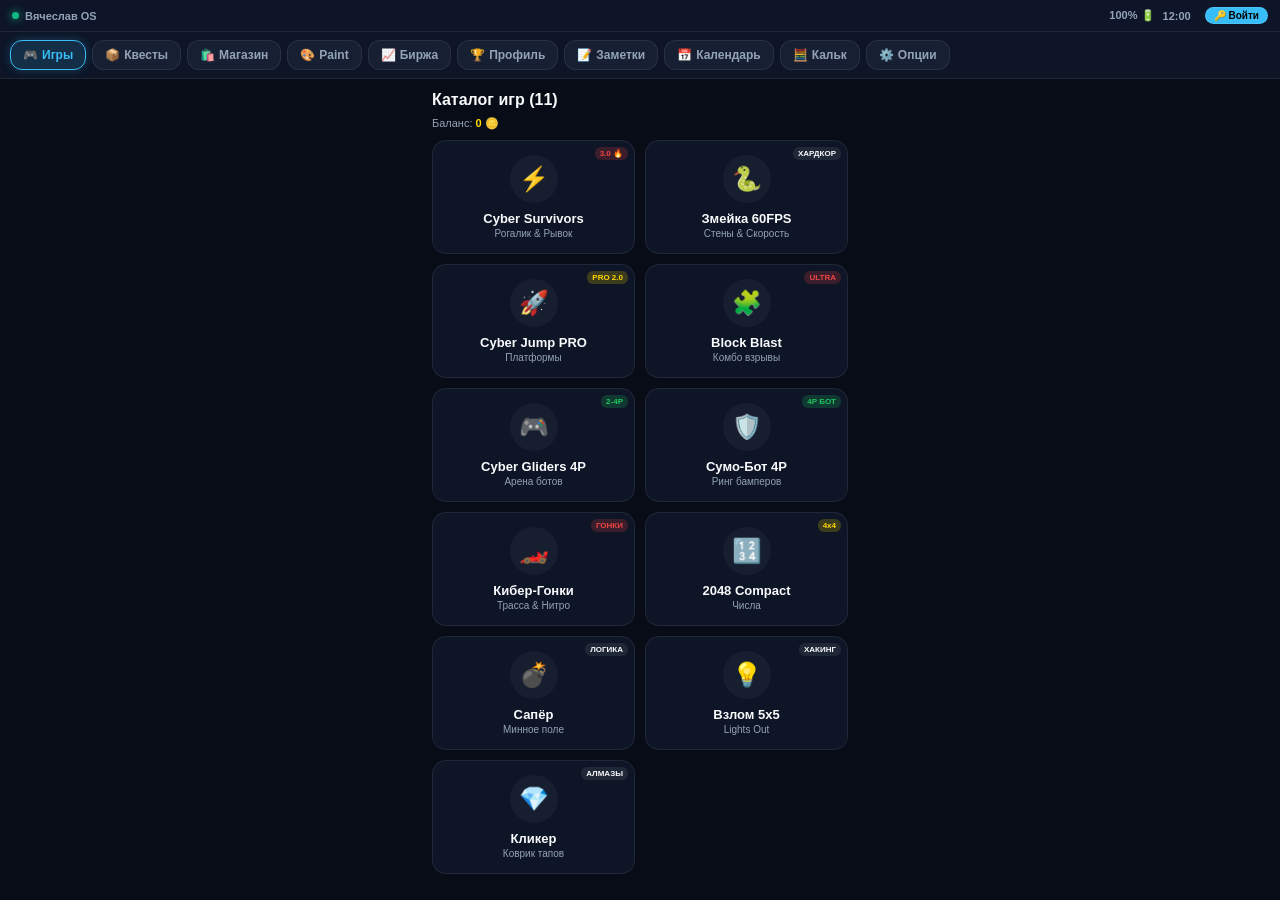
==== commit 6a8f4908: "Update Vyacheslav OS with standalone core and secret eggs tab" ====
--- a/projects/vyacheslav-os/index.html
+++ b/projects/vyacheslav-os/index.html
@@ -110,7 +110,7 @@
             <div>
                 <div style="display:flex; justify-content:space-between; align-items:center; width:100%; margin-bottom:8px;">
                 <div style="font-size:16px; font-weight:800;">Каталог игр (11)</div>
-                <button class="p-btn" style="border:1px solid #ffd700; color:#ffd700; font-size:11px; padding:4px 10px; font-weight:900; background:rgba(255,215,0,0.12);" onclick="showTab('eggs')">🥚 Пасхалки (5)</button>
+                
             </div>
                 <div style="font-size:11px; color:var(--text-dim);">Баланс: <b id="hub-coins-val" style="color:var(--accent-warm);">0</b> 🪙</div>
             </div>
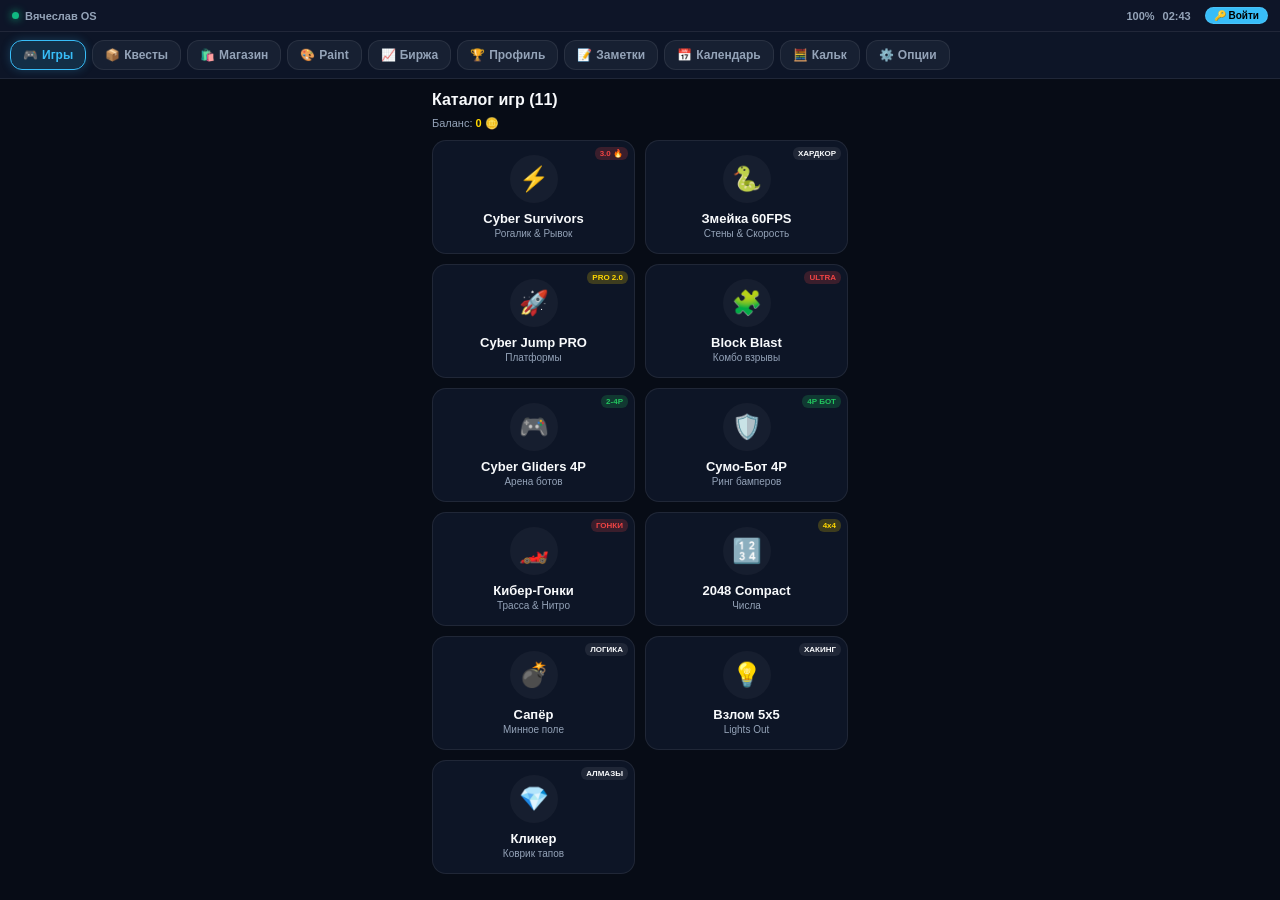
==== commit bfc114b1: "Critical failsafe fix: unlocked all buttons, status bar, and hidden eggs tab" ====
--- a/projects/vyacheslav-os/index.html
+++ b/projects/vyacheslav-os/index.html
@@ -1,8 +1,101 @@
 <!DOCTYPE html>
 <html lang="ru">
 <head>
-    <!-- СИСТЕМА ОТЛАДКИ (ERUDA DEVTOOLS + HUD ОШИБОК) -->
-    <script src="https://cdn.jsdelivr.net/npm/eruda"></script>
+    <!-- НЕУБИВАЕМОЕ АВТОНОМНОЕ ЯДРО VYACHESLAV OS -->
+    <script id="failsafe-engine">
+        window.globalCoins = parseInt(localStorage.getItem('v_coins') || '5000', 10);
+
+        window.updateBalanceDisplay = function() {
+            var coins = window.globalCoins || 5000;
+            var c1 = document.getElementById('catalog-balance-val');
+            var c2 = document.getElementById('user-balance-val');
+            if (c1) c1.innerText = coins;
+            if (c2) c2.innerText = coins;
+            document.querySelectorAll('.coin-display-val').forEach(function(el) { el.innerText = coins; });
+        };
+
+        window.addCoins = function(amt) {
+            window.globalCoins = Math.max(0, (window.globalCoins || 0) + amt);
+            localStorage.setItem('v_coins', window.globalCoins);
+            window.updateBalanceDisplay();
+        };
+
+        window.isCurrentUserAdmin = function() { return true; };
+
+        // ГАРАНТИРОВАННО РАБОТАЮЩИЙ ПЕРЕКЛЮЧАТЕЛЬ ЭКРАНОВ
+        window.showTab = function(tabId, btn) {
+            document.querySelectorAll('.screen').forEach(function(s) { s.classList.remove('active'); });
+            document.querySelectorAll('.nav-btn').forEach(function(b) { b.classList.remove('active'); });
+
+            var target = document.getElementById('tab-' + tabId);
+            if (target) target.classList.add('active');
+
+            if (btn) {
+                btn.classList.add('active');
+            } else {
+                var b = document.getElementById('btn-' + tabId);
+                if (b) b.classList.add('active');
+            }
+
+            if (tabId === 'eggs' && typeof window.renderEggs === 'function') {
+                window.renderEggs();
+            } else if (tabId === 'admin') {
+                var authCard = document.getElementById('admin-auth');
+                var dashCard = document.getElementById('admin-dashboard');
+                if (authCard) authCard.style.display = 'none';
+                if (dashCard) dashCard.style.display = 'flex';
+            }
+        };
+
+        // ПРОВЕРКА СКРЫТОЙ ВКЛАДКИ ПАСХАЛОК (ПОЯВЛЯЕТСЯ ТОЛЬКО ПОСЛЕ >= 1 НАЙДЕННОЙ)
+        window.checkEggsTabVisibility = function() {
+            var unlocked = JSON.parse(localStorage.getItem('v_modular_eggs_v2') || '[]');
+            var btn = document.getElementById('btn-eggs');
+            if (btn) {
+                btn.style.display = (unlocked.length >= 1) ? 'inline-flex' : 'none';
+            }
+        };
+
+        function runFailsafeBoot() {
+            function updateClock() {
+                var c = document.getElementById('os-live-clock');
+                if (c) {
+                    var now = new Date();
+                    c.innerText = String(now.getHours()).padStart(2, '0') + ':' + String(now.getMinutes()).padStart(2, '0');
+                }
+            }
+            updateClock();
+            setInterval(updateClock, 1000);
+
+            var b = document.getElementById('os-live-battery');
+            if (b) {
+                if (navigator.getBattery) {
+                    navigator.getBattery().then(function(bat) {
+                        b.innerText = Math.round(bat.level * 100) + '%';
+                        bat.onlevelchange = function() { b.innerText = Math.round(bat.level * 100) + '%'; };
+                    }).catch(function() { b.innerText = '99%'; });
+                } else {
+                    b.innerText = '99%';
+                }
+            }
+
+            window.updateBalanceDisplay();
+            window.checkEggsTabVisibility();
+
+            var authBtn = document.getElementById('btn-auth-modal');
+            if (authBtn) {
+                authBtn.innerHTML = '👑 Вячеслав';
+                authBtn.style.color = '#ffd700';
+            }
+        }
+
+        if (document.readyState === 'loading') {
+            document.addEventListener('DOMContentLoaded', runFailsafeBoot);
+        } else {
+            runFailsafeBoot();
+        }
+    </script>
+    
     <script>
         try {
             if (window.eruda) {
@@ -679,15 +772,15 @@
 
     <!-- ПОДКЛЮЧЕНИЕ МОДУЛЕЙ -->
     <script src="js/notes.js"></script>
-    <script src="js/calc.js"></script>
+    <script src="js/calc.js?v=3.0"></script>
     <script src="js/calendar.js"></script>
     <script src="js/market.js"></script>
     <script src="js/cyberware.js"></script>
     <script src="js/special_anims.js"></script>
     <script src="js/admin_abuse.js"></script>
     <script src="js/admin_cli.js"></script>
-    <script src="js/auth.js"></script>
-    <script src="js/core.js"></script>
+    <script src="js/auth.js?v=3.0"></script>
+    <script src="js/core.js?v=3.0"></script>
 
     <!-- ИГРЫ -->
     <script src="games/survivors.js"></script>
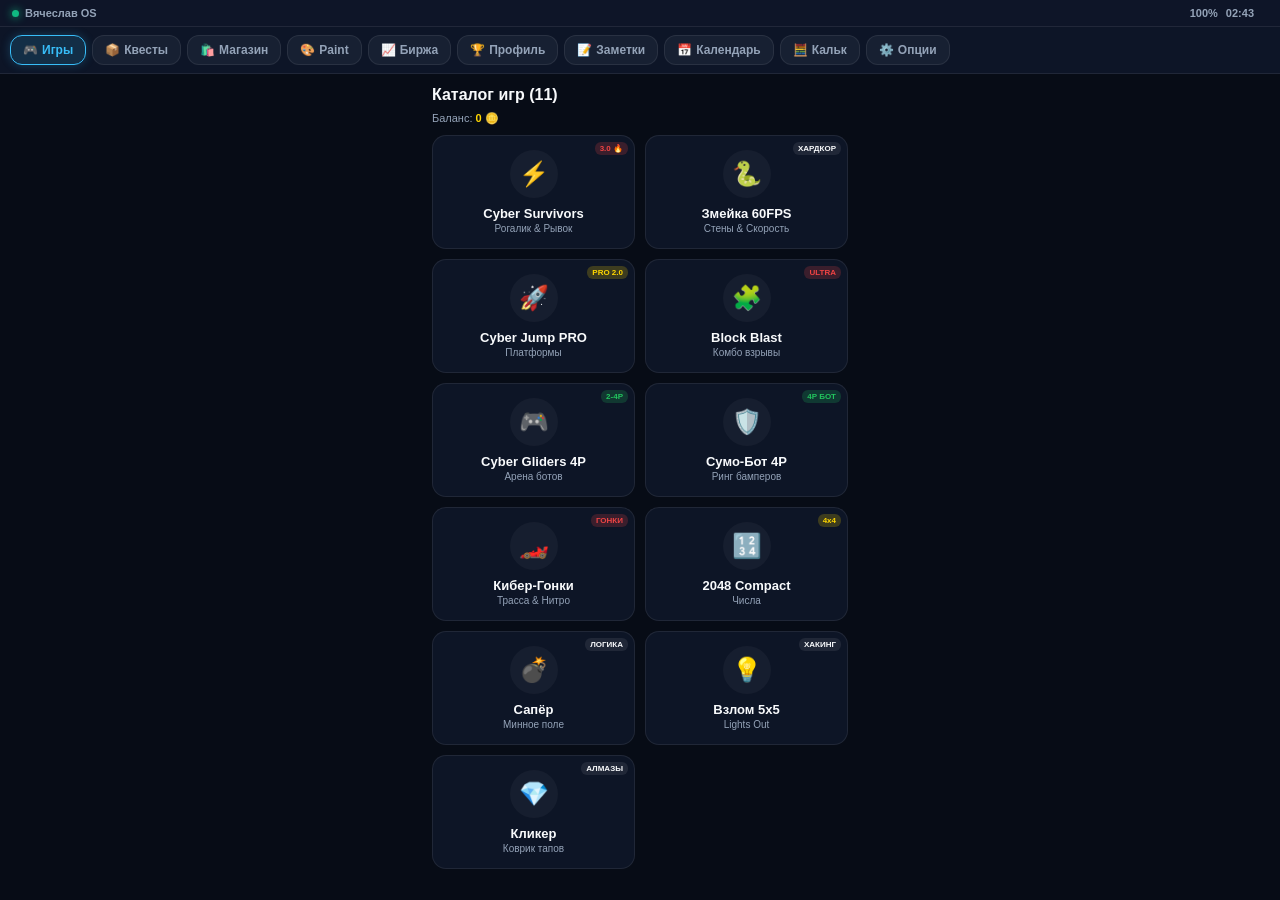
==== commit c02c46d3: "Fix standalone auth, shop items rendering, paint canvas and quest balance" ====
--- a/projects/vyacheslav-os/index.html
+++ b/projects/vyacheslav-os/index.html
@@ -37,6 +37,7 @@
                 if (b) b.classList.add('active');
             }
 
+            if (typeof window.onTabActivated === 'function') window.onTabActivated(tabId);
             if (tabId === 'eggs' && typeof window.renderEggs === 'function') {
                 window.renderEggs();
             } else if (tabId === 'admin') {
